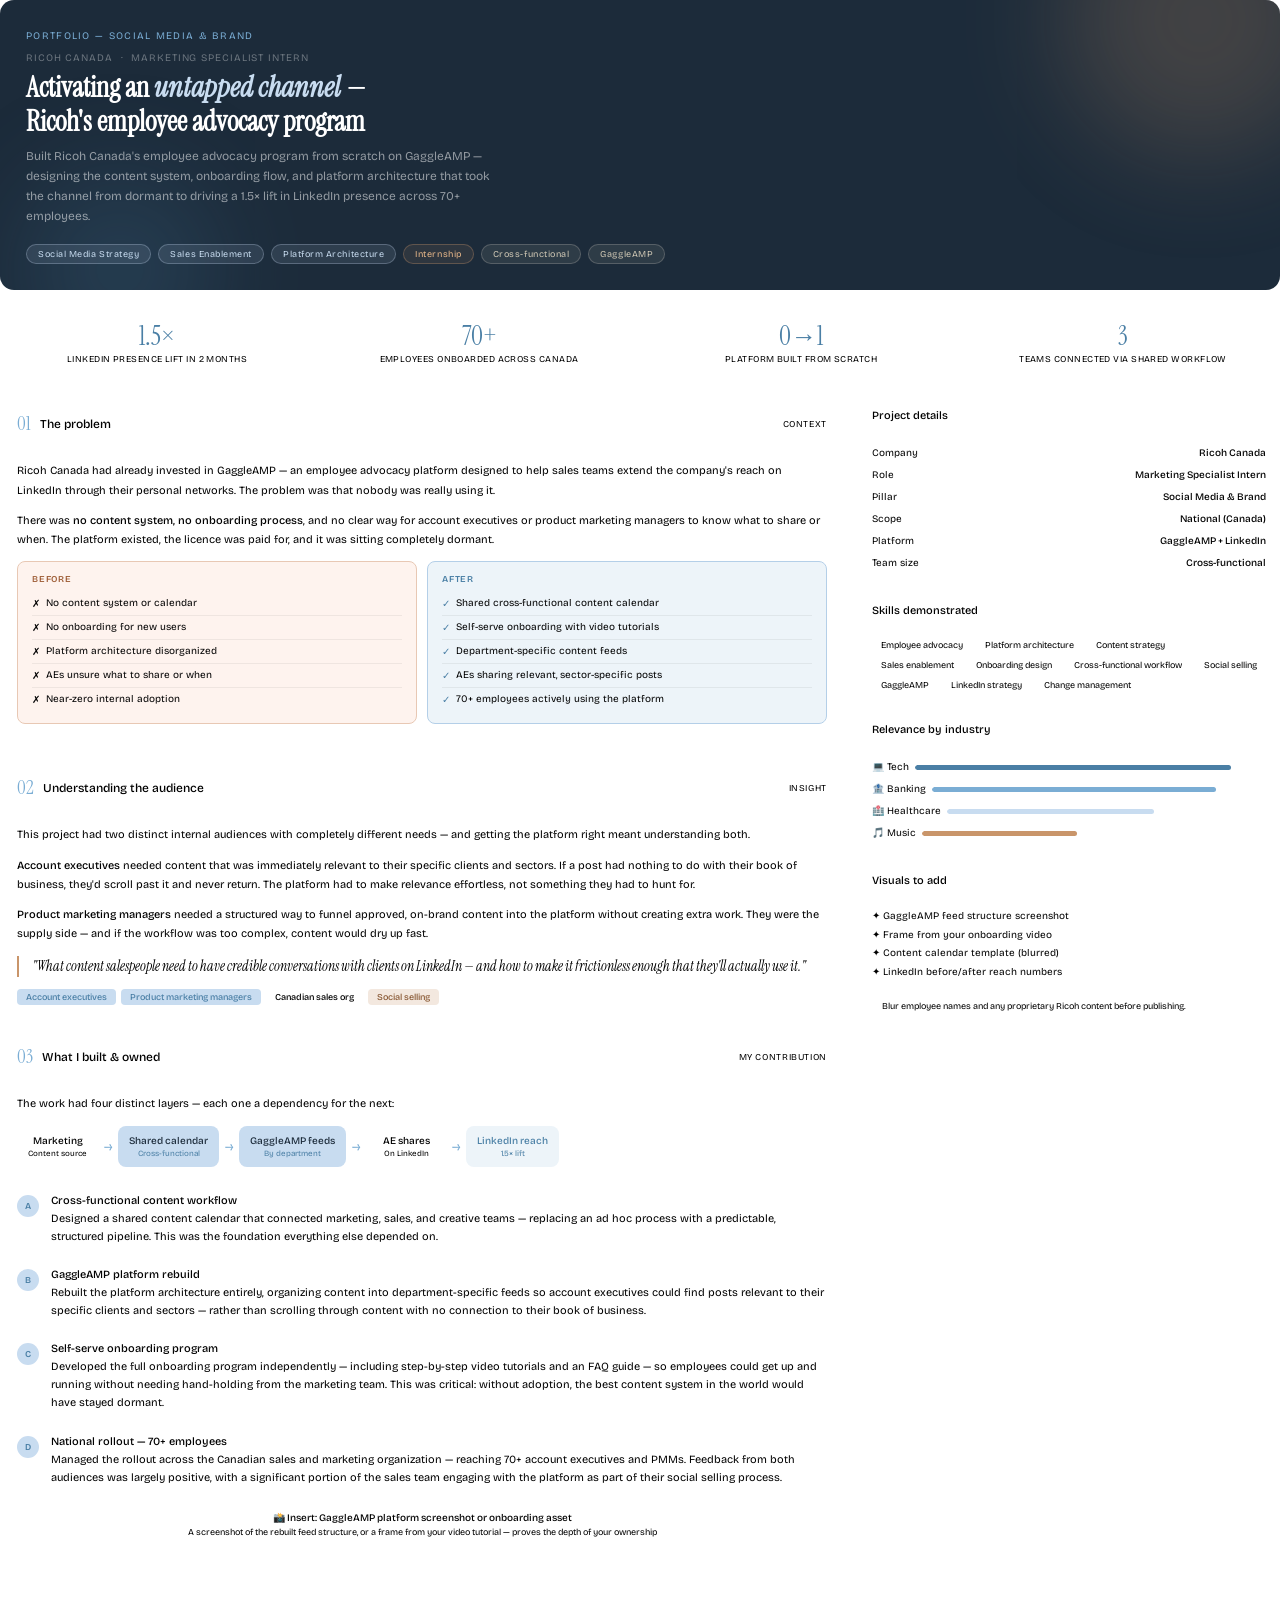
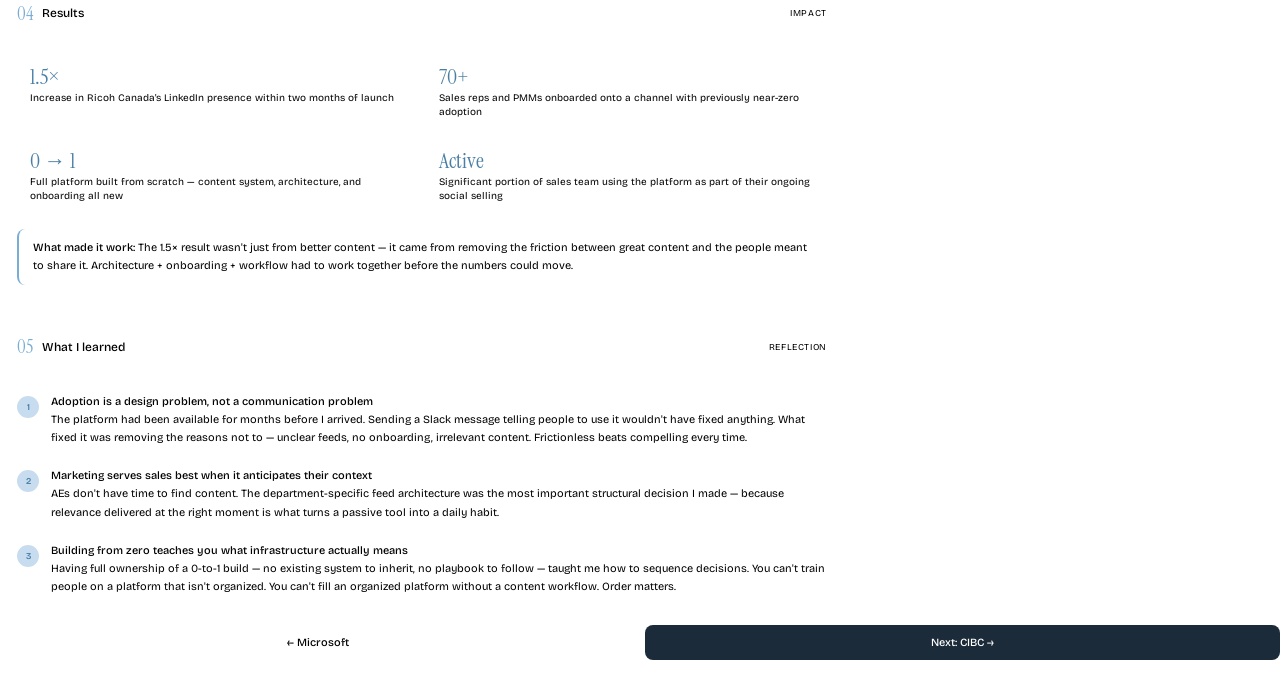
==== ricoh.html @ a987fcc2 "pages" ====
<!DOCTYPE html>
<html lang="en">

<head>
  <meta charset="UTF-8">
  <meta name="viewport" content="width=device-width, initial-scale=1.0">
  <style>
    @import url('https://fonts.googleapis.com/css2?family=Instrument+Serif:ital@0;1&family=Bricolage+Grotesque:opsz,wght@12..96,300;12..96,400;12..96,500;12..96,600&display=swap');

    * {
      box-sizing: border-box;
      margin: 0;
      padding: 0
    }

    body {
      font-family: 'Bricolage Grotesque', sans-serif;
      color: var(--color-text-primary);
      background: transparent
    }

    :root {
      --sky: #C8DCF0;
      --steel: #7AADD4;
      --deep: #4A7FA5;
      --cream: #E8E0D0;
      --warm: #C9956A;
      --dark: #1C2B3A;
      --offwhite: #F4F1ED;
      --muted: #6B7F8E;
    }

    .root {
      padding: 0 0 2.5rem
    }

    .case-header {
      background: var(--dark);
      border-radius: 14px;
      padding: 30px 26px 26px;
      margin-bottom: 1.25rem;
      position: relative;
      overflow: hidden;
    }

    .blob {
      position: absolute;
      border-radius: 50%;
      filter: blur(55px);
      opacity: .22
    }

    .breadcrumb {
      font-size: 10px;
      letter-spacing: .13em;
      text-transform: uppercase;
      color: var(--steel);
      margin-bottom: 10px;
      position: relative;
      z-index: 2
    }

    .company-line {
      font-size: 10px;
      letter-spacing: .09em;
      text-transform: uppercase;
      color: rgba(255, 255, 255, .35);
      margin-bottom: 7px;
      position: relative;
      z-index: 2
    }

    .case-title {
      font-family: 'Instrument Serif', serif;
      font-size: 28px;
      color: #fff;
      line-height: 1.2;
      margin-bottom: 9px;
      position: relative;
      z-index: 2
    }

    .case-title em {
      font-style: italic;
      color: var(--sky)
    }

    .case-tagline {
      font-size: 12px;
      color: rgba(255, 255, 255, .52);
      line-height: 1.65;
      max-width: 480px;
      position: relative;
      z-index: 2;
      margin-bottom: 18px
    }

    .meta-row {
      display: flex;
      gap: 7px;
      flex-wrap: wrap;
      position: relative;
      z-index: 2
    }

    .mpill {
      font-size: 9px;
      padding: 4px 11px;
      border-radius: 20px;
      border: 1px solid;
      letter-spacing: .06em
    }

    .p-blue {
      background: rgba(200, 220, 240, .11);
      border-color: rgba(200, 220, 240, .28);
      color: var(--sky)
    }

    .p-warm {
      background: rgba(201, 149, 106, .11);
      border-color: rgba(201, 149, 106, .32);
      color: #e8b88a
    }

    .p-cream {
      background: rgba(232, 224, 208, .09);
      border-color: rgba(232, 224, 208, .22);
      color: #d0c8b5
    }

    .stats-row {
      display: grid;
      grid-template-columns: repeat(4, 1fr);
      gap: 8px;
      margin-bottom: 1.25rem
    }

    .stat {
      background: var(--color-background-secondary);
      border: .5px solid var(--color-border-tertiary);
      border-radius: 10px;
      padding: 13px 10px;
      text-align: center
    }

    .stat-num {
      font-family: 'Instrument Serif', serif;
      font-size: 26px;
      color: var(--deep);
      line-height: 1;
      margin-bottom: 4px
    }

    .stat-label {
      font-size: 9px;
      color: var(--color-text-tertiary);
      letter-spacing: .05em;
      text-transform: uppercase;
      line-height: 1.45
    }

    .case-grid {
      display: grid;
      grid-template-columns: minmax(0, 2fr) minmax(0, 1fr);
      gap: 14px;
      margin-bottom: 14px
    }

    .sec {
      border: .5px solid var(--color-border-tertiary);
      border-radius: 12px;
      overflow: hidden;
      background: var(--color-background-primary);
      margin-bottom: 12px
    }

    .sec:last-child {
      margin-bottom: 0
    }

    .sec-head {
      padding: 12px 17px 10px;
      border-bottom: .5px solid var(--color-border-tertiary);
      display: flex;
      align-items: center;
      gap: 9px
    }

    .sec-num {
      font-family: 'Instrument Serif', serif;
      font-size: 19px;
      color: var(--steel)
    }

    .sec-title {
      font-size: 12px;
      font-weight: 500
    }

    .sec-label {
      font-size: 9px;
      color: var(--color-text-tertiary);
      margin-left: auto;
      letter-spacing: .07em;
      text-transform: uppercase
    }

    .sec-body {
      padding: 15px 17px
    }

    p.body {
      font-size: 11px;
      color: var(--color-text-secondary);
      line-height: 1.75;
      margin-bottom: 11px
    }

    p.body:last-child {
      margin-bottom: 0
    }

    p.body strong {
      color: var(--color-text-primary);
      font-weight: 500
    }

    .pull-quote {
      font-family: 'Instrument Serif', serif;
      font-size: 14px;
      font-style: italic;
      color: var(--color-text-primary);
      border-left: 2px solid var(--warm);
      padding-left: 13px;
      margin: 12px 0;
      line-height: 1.55
    }

    .steps {
      display: flex;
      flex-direction: column;
      gap: 0
    }

    .step {
      display: flex;
      gap: 12px;
      padding: 11px 0;
      border-bottom: .5px solid var(--color-border-tertiary);
      align-items: flex-start
    }

    .step:last-child {
      border: none;
      padding-bottom: 0
    }

    .step-dot {
      width: 22px;
      height: 22px;
      border-radius: 50%;
      background: var(--sky);
      display: flex;
      align-items: center;
      justify-content: center;
      font-size: 9px;
      color: var(--deep);
      font-weight: 600;
      flex-shrink: 0;
      margin-top: 1px
    }

    .step-title {
      font-size: 11px;
      font-weight: 500;
      color: var(--color-text-primary);
      margin-bottom: 3px
    }

    .step-body {
      font-size: 11px;
      color: var(--color-text-secondary);
      line-height: 1.65
    }

    /* BEFORE/AFTER */
    .ba-grid {
      display: grid;
      grid-template-columns: 1fr 1fr;
      gap: 10px;
      margin: 12px 0
    }

    .ba-card {
      border-radius: 8px;
      padding: 12px 14px
    }

    .ba-before {
      background: #fef3ee;
      border: .5px solid #e8c8b4
    }

    .ba-after {
      background: #edf4f9;
      border: .5px solid #b4cfe8
    }

    .ba-label {
      font-size: 9px;
      font-weight: 600;
      letter-spacing: .09em;
      text-transform: uppercase;
      margin-bottom: 8px
    }

    .ba-label.before {
      color: #a0603a
    }

    .ba-label.after {
      color: var(--deep)
    }

    .ba-item {
      font-size: 10px;
      line-height: 1.6;
      color: var(--color-text-secondary);
      padding: 3px 0;
      border-bottom: .5px solid rgba(0, 0, 0, .06);
      display: flex;
      gap: 6px;
      align-items: flex-start
    }

    .ba-item:last-child {
      border: none
    }

    .ba-icon {
      font-size: 10px;
      flex-shrink: 0;
      margin-top: 1px
    }

    .tags {
      display: flex;
      gap: 5px;
      flex-wrap: wrap;
      margin-top: 10px
    }

    .tag {
      font-size: 9px;
      padding: 3px 9px;
      border-radius: 4px;
      font-weight: 500
    }

    .t-sky {
      background: var(--sky);
      color: var(--deep)
    }

    .t-warm {
      background: #f3e8df;
      color: #8a5a36
    }

    .t-dark {
      background: var(--color-background-secondary);
      color: var(--color-text-primary);
      border: .5px solid var(--color-border-tertiary)
    }

    .impact-grid {
      display: grid;
      grid-template-columns: 1fr 1fr;
      gap: 8px;
      margin-top: 4px
    }

    .impact-block {
      background: var(--color-background-secondary);
      border-radius: 8px;
      padding: 11px 13px
    }

    .ib-num {
      font-family: 'Instrument Serif', serif;
      font-size: 22px;
      color: var(--deep);
      margin-bottom: 3px;
      line-height: 1
    }

    .ib-label {
      font-size: 10px;
      color: var(--color-text-secondary);
      line-height: 1.45
    }

    .highlight {
      background: var(--color-background-secondary);
      border-radius: 8px;
      border-left: 2px solid var(--steel);
      padding: 10px 14px;
      margin: 10px 0;
      font-size: 11px;
      color: var(--color-text-secondary);
      line-height: 1.65
    }

    .highlight strong {
      color: var(--color-text-primary);
      font-weight: 500
    }

    .viz-slot {
      border: .5px dashed var(--color-border-secondary);
      border-radius: 8px;
      padding: 13px 14px;
      background: var(--color-background-secondary);
      margin: 12px 0;
      text-align: center
    }

    .vz-title {
      font-size: 10px;
      font-weight: 500;
      color: var(--color-text-secondary);
      margin-bottom: 3px
    }

    .vz-sub {
      font-size: 9px;
      color: var(--color-text-tertiary)
    }

    /* WORKFLOW DIAGRAM */
    .workflow {
      display: flex;
      align-items: center;
      gap: 0;
      margin: 12px 0;
      overflow-x: auto;
      padding-bottom: 4px
    }

    .wf-node {
      background: var(--color-background-secondary);
      border: .5px solid var(--color-border-tertiary);
      border-radius: 8px;
      padding: 9px 11px;
      text-align: center;
      flex-shrink: 0;
      min-width: 80px
    }

    .wf-node-title {
      font-size: 10px;
      font-weight: 500;
      color: var(--color-text-primary);
      margin-bottom: 2px
    }

    .wf-node-sub {
      font-size: 8px;
      color: var(--color-text-tertiary)
    }

    .wf-arrow {
      font-size: 14px;
      color: var(--steel);
      padding: 0 6px;
      flex-shrink: 0
    }

    .wf-node.highlight-node {
      background: var(--sky);
      border-color: var(--steel)
    }

    .wf-node.highlight-node .wf-node-title {
      color: var(--dark)
    }

    .wf-node.highlight-node .wf-node-sub {
      color: var(--deep)
    }

    /* SIDEBAR */
    .scard {
      border: .5px solid var(--color-border-tertiary);
      border-radius: 12px;
      overflow: hidden;
      background: var(--color-background-primary);
      margin-bottom: 10px
    }

    .scard:last-child {
      margin-bottom: 0
    }

    .sc-head {
      padding: 10px 14px;
      border-bottom: .5px solid var(--color-border-tertiary);
      font-size: 11px;
      font-weight: 500
    }

    .sc-body {
      padding: 10px 14px
    }

    .sc-row {
      display: flex;
      justify-content: space-between;
      align-items: flex-start;
      padding: 5px 0;
      border-bottom: .5px solid var(--color-border-tertiary);
      gap: 8px
    }

    .sc-row:last-child {
      border: none
    }

    .sc-key {
      font-size: 10px;
      color: var(--color-text-tertiary)
    }

    .sc-val {
      font-size: 10px;
      font-weight: 500;
      text-align: right;
      color: var(--color-text-primary)
    }

    .skill-wrap {
      display: flex;
      flex-wrap: wrap;
      gap: 4px;
      padding: 10px 14px
    }

    .skill {
      font-size: 9px;
      padding: 3px 9px;
      border-radius: 20px;
      background: var(--color-background-secondary);
      border: .5px solid var(--color-border-tertiary);
      color: var(--color-text-primary)
    }

    .ind-row {
      display: flex;
      justify-content: space-between;
      padding: 5px 0;
      border-bottom: .5px solid var(--color-border-tertiary);
      align-items: center;
      gap: 6px
    }

    .ind-row:last-child {
      border: none
    }

    .ind-name {
      font-size: 10px;
      color: var(--color-text-secondary);
      white-space: nowrap
    }

    .ind-bar-wrap {
      flex: 1;
      height: 5px;
      background: var(--color-background-secondary);
      border-radius: 3px;
      overflow: hidden
    }

    .ind-bar {
      height: 100%;
      border-radius: 3px
    }

    .footer-nav {
      display: flex;
      gap: 10px;
      margin-top: 2px
    }

    .fn-btn {
      flex: 1;
      padding: 11px 0;
      border-radius: 8px;
      font-size: 11px;
      font-weight: 500;
      text-align: center;
      font-family: 'Bricolage Grotesque', sans-serif;
      cursor: pointer;
      border: none
    }

    .fn-back {
      border: .5px solid var(--color-border-tertiary) !important;
      color: var(--color-text-secondary);
      background: var(--color-background-primary)
    }

    .fn-next {
      background: var(--dark);
      color: #fff
    }

    @media(max-width:640px) {
      .stats-row {
        grid-template-columns: 1fr 1fr
      }

      .case-grid {
        grid-template-columns: 1fr
      }

      .impact-grid {
        grid-template-columns: 1fr
      }

      .ba-grid {
        grid-template-columns: 1fr
      }

      .case-title {
        font-size: 22px
      }

      .workflow {
        flex-wrap: wrap;
        gap: 6px
      }

      .wf-arrow {
        display: none
      }
    }
  </style>
</head>

<body>
  <main class="root" role="main">

    <!-- HEADER -->
    <header class="case-header" aria-label="Case study header">
      <div class="blob" style="width:280px;height:280px;background:#C9956A;top:-120px;right:-60px" aria-hidden="true">
      </div>
      <div class="blob" style="width:200px;height:200px;background:#4A7FA5;bottom:-80px;left:20px" aria-hidden="true">
      </div>

      <p class="breadcrumb">Portfolio — Social Media &amp; Brand</p>
      <p class="company-line">Ricoh Canada &nbsp;·&nbsp; Marketing Specialist Intern</p>
      <h1 class="case-title">Activating an <em>untapped channel</em> —<br>Ricoh's employee advocacy program</h1>
      <p class="case-tagline">Built Ricoh Canada's employee advocacy program from scratch on GaggleAMP — designing the
        content system, onboarding flow, and platform architecture that took the channel from dormant to driving a 1.5×
        lift in LinkedIn presence across 70+ employees.</p>
      <div class="meta-row" role="list" aria-label="Project tags">
        <span class="mpill p-blue" role="listitem">Social Media Strategy</span>
        <span class="mpill p-blue" role="listitem">Sales Enablement</span>
        <span class="mpill p-blue" role="listitem">Platform Architecture</span>
        <span class="mpill p-warm" role="listitem">Internship</span>
        <span class="mpill p-cream" role="listitem">Cross-functional</span>
        <span class="mpill p-cream" role="listitem">GaggleAMP</span>
      </div>
    </header>

    <!-- STATS -->
    <section aria-label="Key metrics" class="stats-row">
      <div class="stat">
        <div class="stat-num" aria-label="1.5 times">1.5×</div>
        <div class="stat-label">LinkedIn presence lift in 2 months</div>
      </div>
      <div class="stat">
        <div class="stat-num">70+</div>
        <div class="stat-label">Employees onboarded across Canada</div>
      </div>
      <div class="stat">
        <div class="stat-num">0→1</div>
        <div class="stat-label">Platform built from scratch</div>
      </div>
      <div class="stat">
        <div class="stat-num">3</div>
        <div class="stat-label">Teams connected via shared workflow</div>
      </div>
    </section>

    <!-- MAIN + SIDEBAR -->
    <div class="case-grid">
      <div>

        <!-- 01 THE PROBLEM -->
        <article class="sec" aria-labelledby="s1">
          <div class="sec-head">
            <span class="sec-num" aria-hidden="true">01</span>
            <h2 class="sec-title" id="s1">The problem</h2>
            <span class="sec-label">Context</span>
          </div>
          <div class="sec-body">
            <p class="body">Ricoh Canada had already invested in GaggleAMP — an employee advocacy platform designed to
              help sales teams extend the company's reach on LinkedIn through their personal networks. The problem was
              that nobody was really using it.</p>
            <p class="body">There was <strong>no content system, no onboarding process</strong>, and no clear way for
              account executives or product marketing managers to know what to share or when. The platform existed, the
              licence was paid for, and it was sitting completely dormant.</p>

            <div class="ba-grid" role="list" aria-label="Before and after comparison">
              <div class="ba-card ba-before" role="listitem">
                <div class="ba-label before">Before</div>
                <div class="ba-item"><span class="ba-icon">✗</span>No content system or calendar</div>
                <div class="ba-item"><span class="ba-icon">✗</span>No onboarding for new users</div>
                <div class="ba-item"><span class="ba-icon">✗</span>Platform architecture disorganized</div>
                <div class="ba-item"><span class="ba-icon">✗</span>AEs unsure what to share or when</div>
                <div class="ba-item"><span class="ba-icon">✗</span>Near-zero internal adoption</div>
              </div>
              <div class="ba-card ba-after" role="listitem">
                <div class="ba-label after">After</div>
                <div class="ba-item"><span class="ba-icon" style="color:var(--deep)">✓</span>Shared cross-functional
                  content calendar</div>
                <div class="ba-item"><span class="ba-icon" style="color:var(--deep)">✓</span>Self-serve onboarding with
                  video tutorials</div>
                <div class="ba-item"><span class="ba-icon" style="color:var(--deep)">✓</span>Department-specific content
                  feeds</div>
                <div class="ba-item"><span class="ba-icon" style="color:var(--deep)">✓</span>AEs sharing relevant,
                  sector-specific posts</div>
                <div class="ba-item"><span class="ba-icon" style="color:var(--deep)">✓</span>70+ employees actively
                  using the platform</div>
              </div>
            </div>
          </div>
        </article>

        <!-- 02 AUDIENCE -->
        <article class="sec" aria-labelledby="s2">
          <div class="sec-head">
            <span class="sec-num" aria-hidden="true">02</span>
            <h2 class="sec-title" id="s2">Understanding the audience</h2>
            <span class="sec-label">Insight</span>
          </div>
          <div class="sec-body">
            <p class="body">This project had two distinct internal audiences with completely different needs — and
              getting the platform right meant understanding both.</p>
            <p class="body"><strong>Account executives</strong> needed content that was immediately relevant to their
              specific clients and sectors. If a post had nothing to do with their book of business, they'd scroll past
              it and never return. The platform had to make relevance effortless, not something they had to hunt for.
            </p>
            <p class="body"><strong>Product marketing managers</strong> needed a structured way to funnel approved,
              on-brand content into the platform without creating extra work. They were the supply side — and if the
              workflow was too complex, content would dry up fast.</p>
            <div class="pull-quote">"What content salespeople need to have credible conversations with clients on
              LinkedIn — and how to make it frictionless enough that they'll actually use it."</div>
            <div class="tags" role="list" aria-label="Audiences served">
              <span class="tag t-sky" role="listitem">Account executives</span>
              <span class="tag t-sky" role="listitem">Product marketing managers</span>
              <span class="tag t-dark" role="listitem">Canadian sales org</span>
              <span class="tag t-warm" role="listitem">Social selling</span>
            </div>
          </div>
        </article>

        <!-- 03 WHAT I BUILT -->
        <article class="sec" aria-labelledby="s3">
          <div class="sec-head">
            <span class="sec-num" aria-hidden="true">03</span>
            <h2 class="sec-title" id="s3">What I built &amp; owned</h2>
            <span class="sec-label">My contribution</span>
          </div>
          <div class="sec-body">

            <p class="body" style="margin-bottom:8px">The work had four distinct layers — each one a dependency for the
              next:</p>

            <nav aria-label="Content workflow diagram" role="img">
              <div class="workflow"
                aria-label="Workflow: Marketing feeds to Content Calendar, to GaggleAMP feeds, to AE shares on LinkedIn, resulting in LinkedIn reach">
                <div class="wf-node">
                  <div class="wf-node-title">Marketing</div>
                  <div class="wf-node-sub">Content source</div>
                </div>
                <div class="wf-arrow" aria-hidden="true">→</div>
                <div class="wf-node highlight-node">
                  <div class="wf-node-title">Shared calendar</div>
                  <div class="wf-node-sub">Cross-functional</div>
                </div>
                <div class="wf-arrow" aria-hidden="true">→</div>
                <div class="wf-node highlight-node">
                  <div class="wf-node-title">GaggleAMP feeds</div>
                  <div class="wf-node-sub">By department</div>
                </div>
                <div class="wf-arrow" aria-hidden="true">→</div>
                <div class="wf-node">
                  <div class="wf-node-title">AE shares</div>
                  <div class="wf-node-sub">On LinkedIn</div>
                </div>
                <div class="wf-arrow" aria-hidden="true">→</div>
                <div class="wf-node" style="background:#edf4f9;border-color:var(--steel)">
                  <div class="wf-node-title" style="color:var(--deep)">LinkedIn reach</div>
                  <div class="wf-node-sub" style="color:var(--deep)">1.5× lift</div>
                </div>
              </div>
            </nav>

            <div class="steps" role="list" aria-label="Work completed">
              <div class="step" role="listitem">
                <div class="step-dot" aria-hidden="true">A</div>
                <div>
                  <div class="step-title">Cross-functional content workflow</div>
                  <div class="step-body">Designed a shared content calendar that connected marketing, sales, and
                    creative teams — replacing an ad hoc process with a predictable, structured pipeline. This was the
                    foundation everything else depended on.</div>
                </div>
              </div>
              <div class="step" role="listitem">
                <div class="step-dot" aria-hidden="true">B</div>
                <div>
                  <div class="step-title">GaggleAMP platform rebuild</div>
                  <div class="step-body">Rebuilt the platform architecture entirely, organizing content into
                    department-specific feeds so account executives could find posts relevant to their specific clients
                    and sectors — rather than scrolling through content with no connection to their book of business.
                  </div>
                </div>
              </div>
              <div class="step" role="listitem">
                <div class="step-dot" aria-hidden="true">C</div>
                <div>
                  <div class="step-title">Self-serve onboarding program</div>
                  <div class="step-body">Developed the full onboarding program independently — including step-by-step
                    video tutorials and an FAQ guide — so employees could get up and running without needing
                    hand-holding from the marketing team. This was critical: without adoption, the best content system
                    in the world would have stayed dormant.</div>
                </div>
              </div>
              <div class="step" role="listitem">
                <div class="step-dot" aria-hidden="true">D</div>
                <div>
                  <div class="step-title">National rollout — 70+ employees</div>
                  <div class="step-body">Managed the rollout across the Canadian sales and marketing organization —
                    reaching 70+ account executives and PMMs. Feedback from both audiences was largely positive, with a
                    significant portion of the sales team engaging with the platform as part of their social selling
                    process.</div>
                </div>
              </div>
            </div>

            <div class="viz-slot" role="img" aria-label="Visual placeholder for platform screenshot or workflow asset">
              <div class="vz-title">📸 Insert: GaggleAMP platform screenshot or onboarding asset</div>
              <div class="vz-sub">A screenshot of the rebuilt feed structure, or a frame from your video tutorial —
                proves the depth of your ownership</div>
            </div>

          </div>
        </article>

        <!-- 04 IMPACT -->
        <article class="sec" aria-labelledby="s4">
          <div class="sec-head">
            <span class="sec-num" aria-hidden="true">04</span>
            <h2 class="sec-title" id="s4">Results</h2>
            <span class="sec-label">Impact</span>
          </div>
          <div class="sec-body">
            <div class="impact-grid" role="list" aria-label="Key results">
              <div class="impact-block" role="listitem">
                <div class="ib-num" aria-label="1.5 times">1.5×</div>
                <div class="ib-label">Increase in Ricoh Canada's LinkedIn presence within two months of launch</div>
              </div>
              <div class="impact-block" role="listitem">
                <div class="ib-num">70+</div>
                <div class="ib-label">Sales reps and PMMs onboarded onto a channel with previously near-zero adoption
                </div>
              </div>
              <div class="impact-block" role="listitem">
                <div class="ib-num">0 → 1</div>
                <div class="ib-label">Full platform built from scratch — content system, architecture, and onboarding
                  all new</div>
              </div>
              <div class="impact-block" role="listitem">
                <div class="ib-num">Active</div>
                <div class="ib-label">Significant portion of sales team using the platform as part of their ongoing
                  social selling</div>
              </div>
            </div>
            <div class="highlight" style="margin-top:14px">
              <strong>What made it work:</strong> The 1.5× result wasn't just from better content — it came from
              removing the friction between great content and the people meant to share it. Architecture + onboarding +
              workflow had to work together before the numbers could move.
            </div>
          </div>
        </article>

        <!-- 05 LEARNINGS -->
        <article class="sec" aria-labelledby="s5">
          <div class="sec-head">
            <span class="sec-num" aria-hidden="true">05</span>
            <h2 class="sec-title" id="s5">What I learned</h2>
            <span class="sec-label">Reflection</span>
          </div>
          <div class="sec-body">
            <div class="steps" role="list" aria-label="Key learnings">
              <div class="step" role="listitem">
                <div class="step-dot" aria-hidden="true">1</div>
                <div>
                  <div class="step-title">Adoption is a design problem, not a communication problem</div>
                  <div class="step-body">The platform had been available for months before I arrived. Sending a Slack
                    message telling people to use it wouldn't have fixed anything. What fixed it was removing the
                    reasons not to — unclear feeds, no onboarding, irrelevant content. Frictionless beats compelling
                    every time.</div>
                </div>
              </div>
              <div class="step" role="listitem">
                <div class="step-dot" aria-hidden="true">2</div>
                <div>
                  <div class="step-title">Marketing serves sales best when it anticipates their context</div>
                  <div class="step-body">AEs don't have time to find content. The department-specific feed architecture
                    was the most important structural decision I made — because relevance delivered at the right moment
                    is what turns a passive tool into a daily habit.</div>
                </div>
              </div>
              <div class="step" role="listitem">
                <div class="step-dot" aria-hidden="true">3</div>
                <div>
                  <div class="step-title">Building from zero teaches you what infrastructure actually means</div>
                  <div class="step-body">Having full ownership of a 0-to-1 build — no existing system to inherit, no
                    playbook to follow — taught me how to sequence decisions. You can't train people on a platform that
                    isn't organized. You can't fill an organized platform without a content workflow. Order matters.
                  </div>
                </div>
              </div>
            </div>
          </div>
        </article>

      </div>

      <!-- SIDEBAR -->
      <aside aria-label="Project details">

        <div class="scard">
          <div class="sc-head">Project details</div>
          <div class="sc-body">
            <div class="sc-row"><span class="sc-key">Company</span><span class="sc-val">Ricoh Canada</span></div>
            <div class="sc-row"><span class="sc-key">Role</span><span class="sc-val">Marketing Specialist Intern</span>
            </div>
            <div class="sc-row"><span class="sc-key">Pillar</span><span class="sc-val">Social Media &amp; Brand</span>
            </div>
            <div class="sc-row"><span class="sc-key">Scope</span><span class="sc-val">National (Canada)</span></div>
            <div class="sc-row"><span class="sc-key">Platform</span><span class="sc-val">GaggleAMP + LinkedIn</span>
            </div>
            <div class="sc-row"><span class="sc-key">Team size</span><span class="sc-val">Cross-functional</span></div>
          </div>
        </div>

        <div class="scard">
          <div class="sc-head">Skills demonstrated</div>
          <div class="skill-wrap" role="list" aria-label="Skills used">
            <span class="skill" role="listitem">Employee advocacy</span>
            <span class="skill" role="listitem">Platform architecture</span>
            <span class="skill" role="listitem">Content strategy</span>
            <span class="skill" role="listitem">Sales enablement</span>
            <span class="skill" role="listitem">Onboarding design</span>
            <span class="skill" role="listitem">Cross-functional workflow</span>
            <span class="skill" role="listitem">Social selling</span>
            <span class="skill" role="listitem">GaggleAMP</span>
            <span class="skill" role="listitem">LinkedIn strategy</span>
            <span class="skill" role="listitem">Change management</span>
          </div>
        </div>

        <div class="scard">
          <div class="sc-head">Relevance by industry</div>
          <div class="sc-body" role="list" aria-label="Industry relevance">
            <div class="ind-row" role="listitem">
              <span class="ind-name">💻 Tech</span>
              <div class="ind-bar-wrap" role="progressbar" aria-valuenow="90" aria-valuemin="0" aria-valuemax="100"
                aria-label="Tech: very strong fit">
                <div class="ind-bar" style="width:90%;background:var(--deep)"></div>
              </div>
            </div>
            <div class="ind-row" role="listitem">
              <span class="ind-name">🏦 Banking</span>
              <div class="ind-bar-wrap" role="progressbar" aria-valuenow="85" aria-valuemin="0" aria-valuemax="100"
                aria-label="Banking: strong fit">
                <div class="ind-bar" style="width:85%;background:var(--steel)"></div>
              </div>
            </div>
            <div class="ind-row" role="listitem">
              <span class="ind-name">🏥 Healthcare</span>
              <div class="ind-bar-wrap" role="progressbar" aria-valuenow="65" aria-valuemin="0" aria-valuemax="100"
                aria-label="Healthcare: moderate fit">
                <div class="ind-bar" style="width:65%;background:var(--sky)"></div>
              </div>
            </div>
            <div class="ind-row" role="listitem">
              <span class="ind-name">🎵 Music</span>
              <div class="ind-bar-wrap" role="progressbar" aria-valuenow="45" aria-valuemin="0" aria-valuemax="100"
                aria-label="Music: low to moderate fit">
                <div class="ind-bar" style="width:45%;background:var(--warm)"></div>
              </div>
            </div>
          </div>
        </div>

        <div class="scard">
          <div class="sc-head">Visuals to add</div>
          <div class="sc-body" style="font-size:10px;color:var(--color-text-secondary);line-height:1.85">
            <div>✦ GaggleAMP feed structure screenshot</div>
            <div>✦ Frame from your onboarding video</div>
            <div>✦ Content calendar template (blurred)</div>
            <div>✦ LinkedIn before/after reach numbers</div>
            <div
              style="margin-top:9px;padding:8px 10px;background:var(--color-background-secondary);border-radius:6px;font-size:9px;color:var(--color-text-tertiary)">
              Blur employee names and any proprietary Ricoh content before publishing.</div>
          </div>
        </div>

      </aside>
    </div>

    <!-- FOOTER NAV -->
    <nav class="footer-nav" aria-label="Case study navigation">
      <button class="fn-btn fn-back" aria-label="Previous: Microsoft case study">← Microsoft</button>
      <button class="fn-btn fn-next" aria-label="Next case study: Analytics and Strategy">Next: CIBC →</button>
    </nav>

  </main>
</body>

</html>
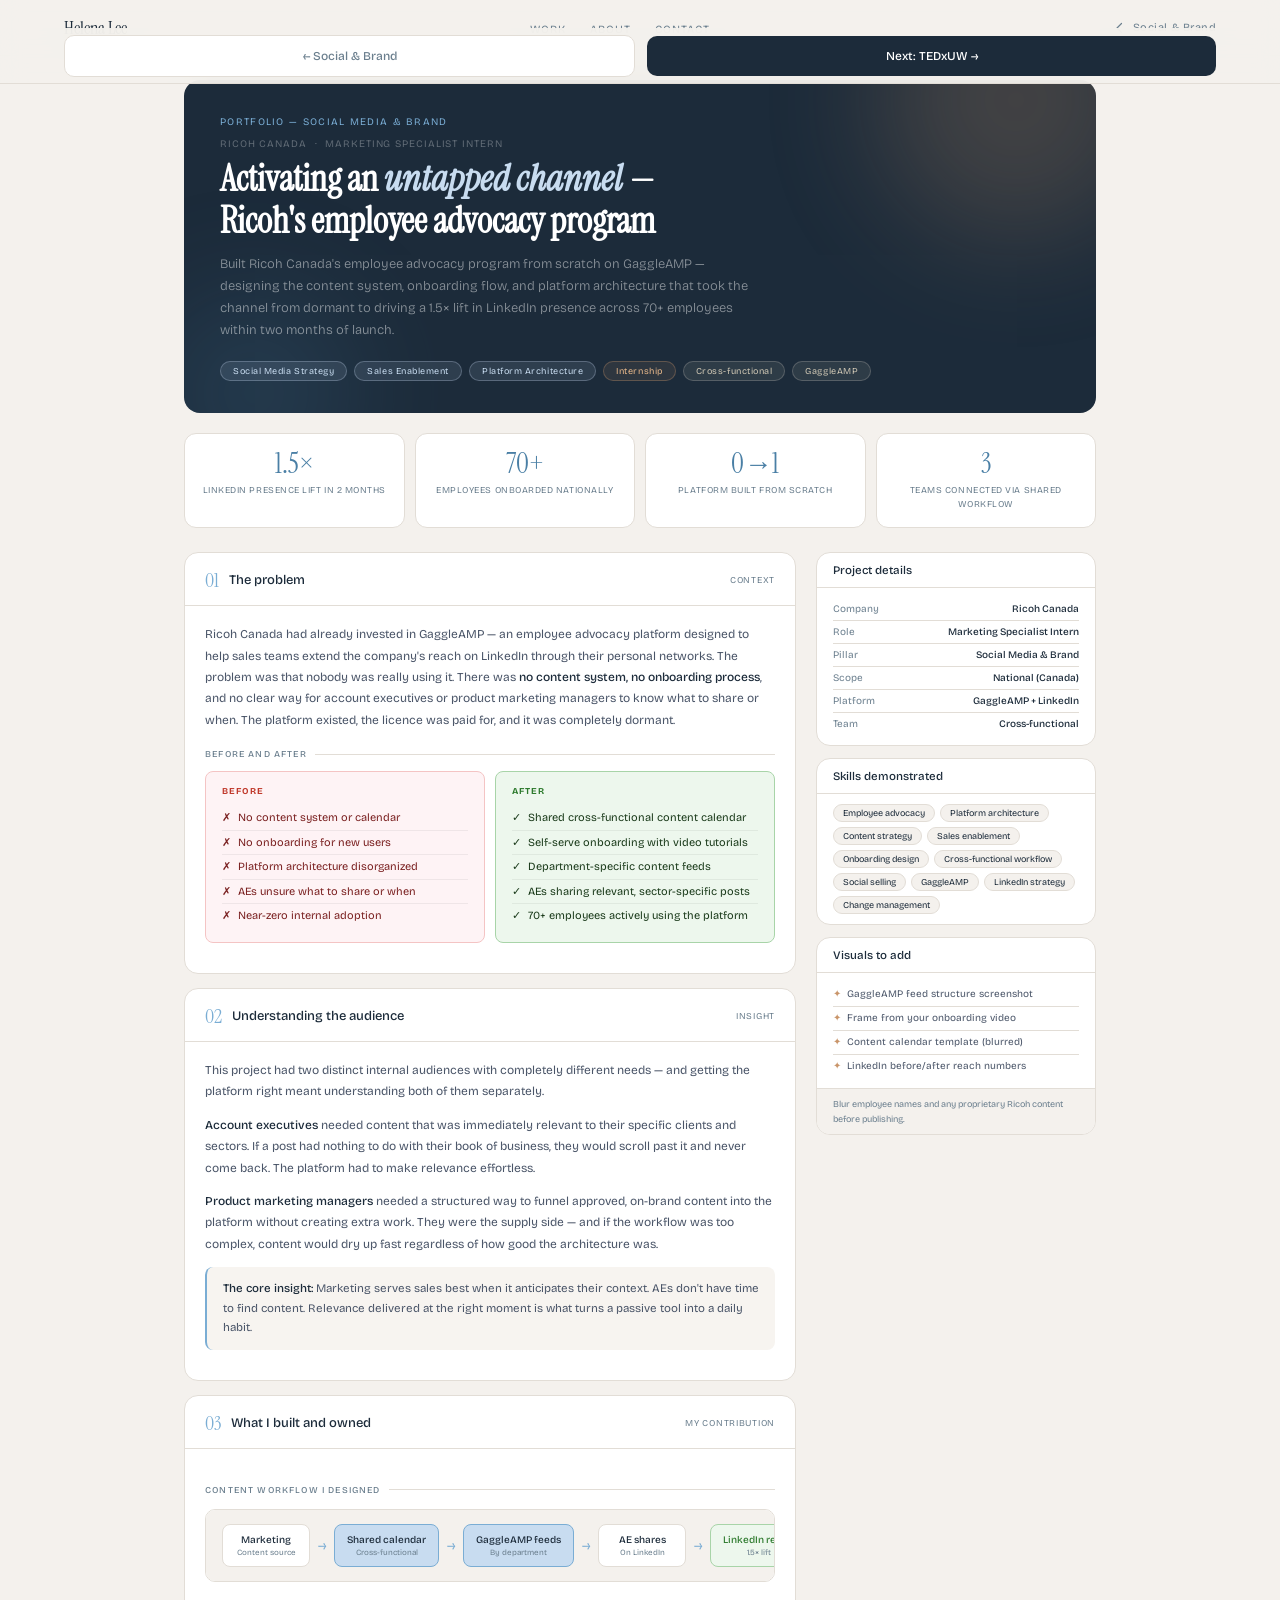
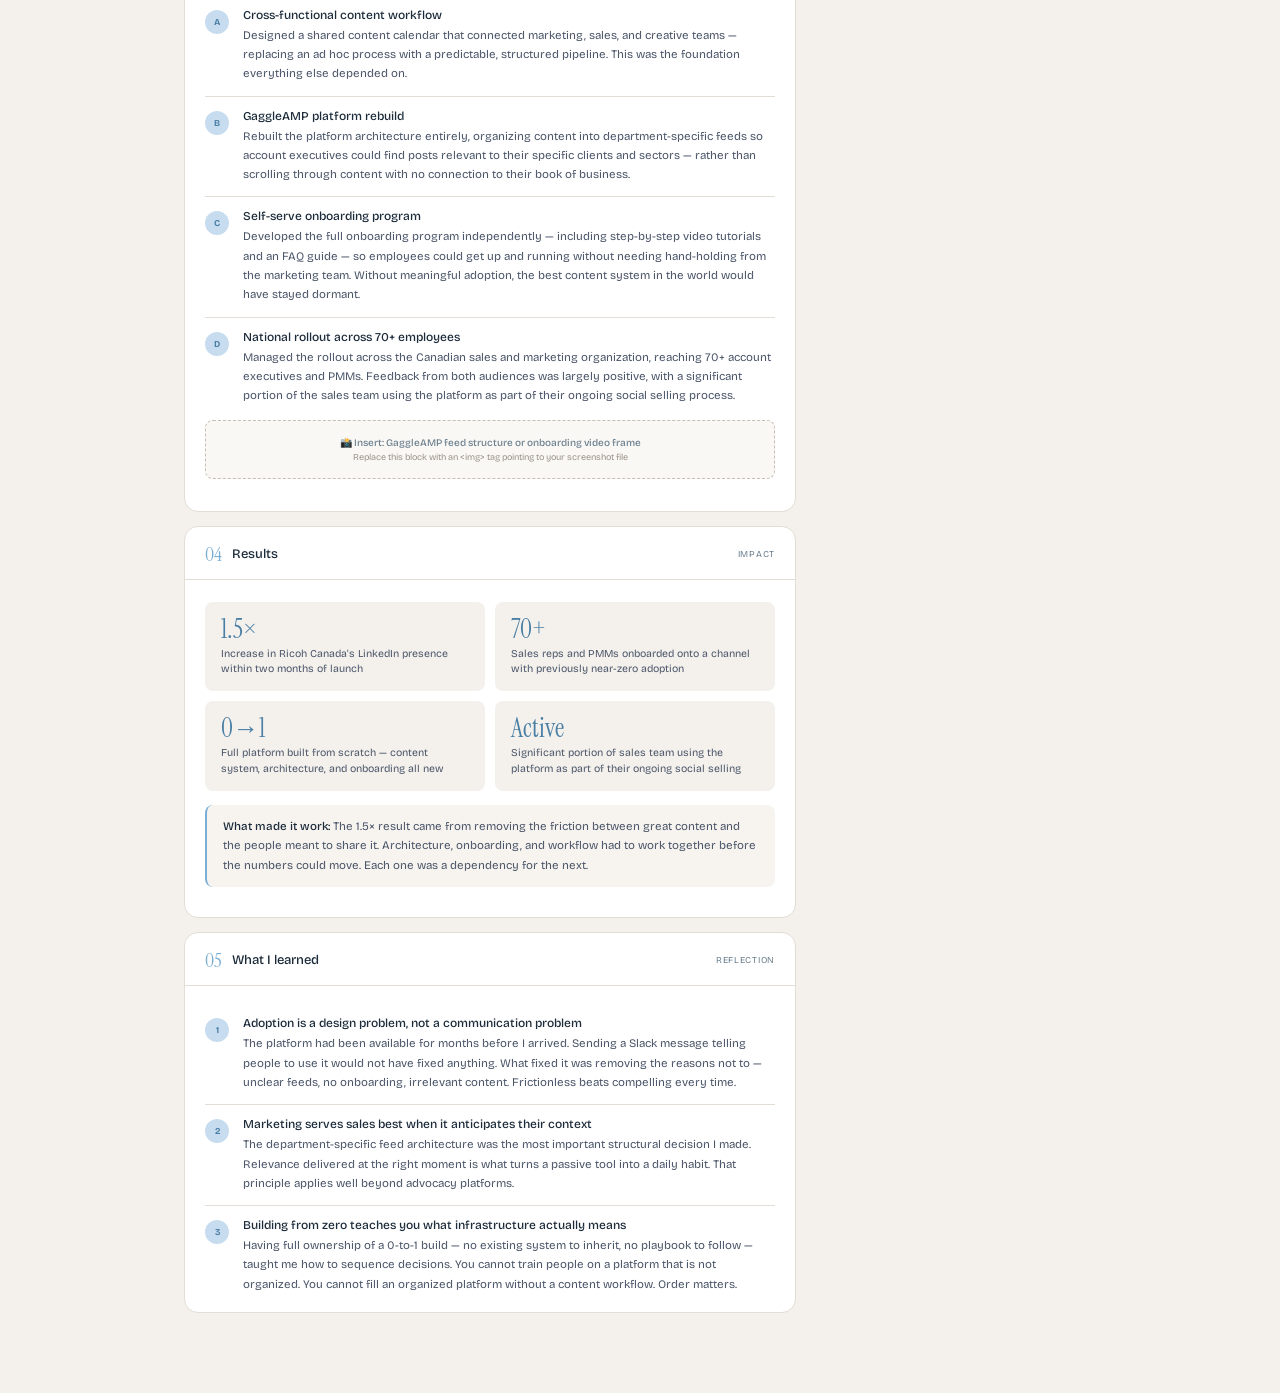
==== commit f21f28ee: "Ricoh Changes" ====
--- a/ricoh.html
+++ b/ricoh.html
@@ -3,7 +3,8 @@
 
 <head>
   <meta charset="UTF-8">
-  <meta name="viewport" content="width=device-width, initial-scale=1.0">
+  <meta name="viewport" content="width=device-width,initial-scale=1.0">
+  <title>Ricoh Canada — Helena Lee Portfolio</title>
   <style>
     @import url('https://fonts.googleapis.com/css2?family=Instrument+Serif:ital@0;1&family=Bricolage+Grotesque:opsz,wght@12..96,300;12..96,400;12..96,500;12..96,600&display=swap');
 
@@ -13,10 +14,15 @@
       padding: 0
     }
 
+    html {
+      scroll-behavior: smooth
+    }
+
     body {
       font-family: 'Bricolage Grotesque', sans-serif;
-      color: var(--color-text-primary);
-      background: transparent
+      background: #F4F1ED;
+      color: #1C2B3A;
+      -webkit-font-smoothing: antialiased
     }
 
     :root {
@@ -26,19 +32,85 @@
       --cream: #E8E0D0;
       --warm: #C9956A;
       --dark: #1C2B3A;
+      --muted: #6B7F8E;
       --offwhite: #F4F1ED;
-      --muted: #6B7F8E;
-    }
-
-    .root {
-      padding: 0 0 2.5rem
-    }
-
+      --white: #fff;
+      --border: #e2ddd6;
+      --text: #4A5568;
+    }
+
+    /* ── NAV ── */
+    nav {
+      position: fixed;
+      top: 0;
+      left: 0;
+      right: 0;
+      z-index: 100;
+      background: rgba(244, 241, 237, .92);
+      backdrop-filter: blur(12px);
+      border-bottom: .5px solid var(--border);
+      padding: 0 5%;
+      height: 56px;
+      display: flex;
+      align-items: center;
+      justify-content: space-between;
+    }
+
+    .nav-logo {
+      font-family: 'Instrument Serif', serif;
+      font-size: 18px;
+      color: var(--dark);
+      text-decoration: none
+    }
+
+    .nav-links {
+      display: flex;
+      gap: 24px;
+      list-style: none;
+      align-items: center
+    }
+
+    .nav-links a {
+      font-size: 11px;
+      letter-spacing: .09em;
+      text-transform: uppercase;
+      color: var(--muted);
+      text-decoration: none;
+      transition: color .15s
+    }
+
+    .nav-links a:hover {
+      color: var(--dark)
+    }
+
+    .nav-back {
+      font-size: 11px;
+      color: var(--muted);
+      text-decoration: none;
+      letter-spacing: .04em;
+      display: flex;
+      align-items: center;
+      gap: 6px;
+      transition: color .15s
+    }
+
+    .nav-back:hover {
+      color: var(--dark)
+    }
+
+    /* ── PAGE WRAPPER ── */
+    .page {
+      max-width: 960px;
+      margin: 0 auto;
+      padding: 80px 24px 80px
+    }
+
+    /* ── CASE HEADER ── */
     .case-header {
       background: var(--dark);
-      border-radius: 14px;
-      padding: 30px 26px 26px;
-      margin-bottom: 1.25rem;
+      border-radius: 16px;
+      padding: 36px 36px 32px;
+      margin-bottom: 20px;
       position: relative;
       overflow: hidden;
     }
@@ -46,11 +118,11 @@
     .blob {
       position: absolute;
       border-radius: 50%;
-      filter: blur(55px);
-      opacity: .22
-    }
-
-    .breadcrumb {
+      filter: blur(60px);
+      pointer-events: none
+    }
+
+    .ch-breadcrumb {
       font-size: 10px;
       letter-spacing: .13em;
       text-transform: uppercase;
@@ -60,42 +132,43 @@
       z-index: 2
     }
 
-    .company-line {
+    .ch-company {
       font-size: 10px;
       letter-spacing: .09em;
       text-transform: uppercase;
-      color: rgba(255, 255, 255, .35);
-      margin-bottom: 7px;
+      color: rgba(255, 255, 255, .3);
+      margin-bottom: 8px;
       position: relative;
       z-index: 2
     }
 
-    .case-title {
+    .ch-title {
       font-family: 'Instrument Serif', serif;
-      font-size: 28px;
+      font-size: clamp(24px, 4vw, 36px);
       color: #fff;
-      line-height: 1.2;
-      margin-bottom: 9px;
+      line-height: 1.18;
+      margin-bottom: 10px;
       position: relative;
       z-index: 2
     }
 
-    .case-title em {
+    .ch-title em {
       font-style: italic;
       color: var(--sky)
     }
 
-    .case-tagline {
-      font-size: 12px;
-      color: rgba(255, 255, 255, .52);
-      line-height: 1.65;
-      max-width: 480px;
+    .ch-tagline {
+      font-size: 13px;
+      color: rgba(255, 255, 255, .48);
+      line-height: 1.7;
+      max-width: 540px;
       position: relative;
       z-index: 2;
-      margin-bottom: 18px
-    }
-
-    .meta-row {
+      margin-bottom: 20px;
+      font-weight: 300
+    }
+
+    .ch-pills {
       display: flex;
       gap: 7px;
       flex-wrap: wrap;
@@ -103,76 +176,78 @@
       z-index: 2
     }
 
-    .mpill {
+    .pill {
       font-size: 9px;
-      padding: 4px 11px;
+      padding: 4px 12px;
       border-radius: 20px;
       border: 1px solid;
       letter-spacing: .06em
     }
 
-    .p-blue {
+    .pill-blue {
       background: rgba(200, 220, 240, .11);
       border-color: rgba(200, 220, 240, .28);
       color: var(--sky)
     }
 
-    .p-warm {
+    .pill-warm {
       background: rgba(201, 149, 106, .11);
       border-color: rgba(201, 149, 106, .32);
       color: #e8b88a
     }
 
-    .p-cream {
+    .pill-cream {
       background: rgba(232, 224, 208, .09);
       border-color: rgba(232, 224, 208, .22);
       color: #d0c8b5
     }
 
+    /* ── STATS ── */
     .stats-row {
       display: grid;
       grid-template-columns: repeat(4, 1fr);
-      gap: 8px;
-      margin-bottom: 1.25rem
+      gap: 10px;
+      margin-bottom: 24px;
     }
 
     .stat {
-      background: var(--color-background-secondary);
-      border: .5px solid var(--color-border-tertiary);
-      border-radius: 10px;
-      padding: 13px 10px;
-      text-align: center
+      background: var(--white);
+      border: .5px solid var(--border);
+      border-radius: 12px;
+      padding: 16px 14px;
+      text-align: center;
     }
 
     .stat-num {
       font-family: 'Instrument Serif', serif;
-      font-size: 26px;
+      font-size: 28px;
       color: var(--deep);
       line-height: 1;
-      margin-bottom: 4px
+      margin-bottom: 6px
     }
 
     .stat-label {
       font-size: 9px;
-      color: var(--color-text-tertiary);
-      letter-spacing: .05em;
+      color: var(--muted);
+      letter-spacing: .06em;
       text-transform: uppercase;
-      line-height: 1.45
-    }
-
+      line-height: 1.5
+    }
+
+    /* ── MAIN GRID ── */
     .case-grid {
       display: grid;
-      grid-template-columns: minmax(0, 2fr) minmax(0, 1fr);
-      gap: 14px;
-      margin-bottom: 14px
-    }
-
+      grid-template-columns: 1fr 280px;
+      gap: 20px;
+    }
+
+    /* ── SECTION CARD ── */
     .sec {
-      border: .5px solid var(--color-border-tertiary);
-      border-radius: 12px;
+      border: .5px solid var(--border);
+      border-radius: 14px;
       overflow: hidden;
-      background: var(--color-background-primary);
-      margin-bottom: 12px
+      background: var(--white);
+      margin-bottom: 14px;
     }
 
     .sec:last-child {
@@ -180,41 +255,42 @@
     }
 
     .sec-head {
-      padding: 12px 17px 10px;
-      border-bottom: .5px solid var(--color-border-tertiary);
+      padding: 14px 20px 12px;
+      border-bottom: .5px solid var(--border);
       display: flex;
       align-items: center;
-      gap: 9px
+      gap: 10px;
     }
 
     .sec-num {
       font-family: 'Instrument Serif', serif;
-      font-size: 19px;
+      font-size: 20px;
       color: var(--steel)
     }
 
     .sec-title {
+      font-size: 13px;
+      font-weight: 500;
+      color: var(--dark)
+    }
+
+    .sec-badge {
+      font-size: 9px;
+      color: var(--muted);
+      margin-left: auto;
+      letter-spacing: .08em;
+      text-transform: uppercase
+    }
+
+    .sec-body {
+      padding: 18px 20px
+    }
+
+    p.body {
       font-size: 12px;
-      font-weight: 500
-    }
-
-    .sec-label {
-      font-size: 9px;
-      color: var(--color-text-tertiary);
-      margin-left: auto;
-      letter-spacing: .07em;
-      text-transform: uppercase
-    }
-
-    .sec-body {
-      padding: 15px 17px
-    }
-
-    p.body {
-      font-size: 11px;
-      color: var(--color-text-secondary);
-      line-height: 1.75;
-      margin-bottom: 11px
+      color: var(--text);
+      line-height: 1.78;
+      margin-bottom: 12px
     }
 
     p.body:last-child {
@@ -222,69 +298,47 @@
     }
 
     p.body strong {
-      color: var(--color-text-primary);
+      color: var(--dark);
       font-weight: 500
     }
 
-    .pull-quote {
-      font-family: 'Instrument Serif', serif;
-      font-size: 14px;
-      font-style: italic;
-      color: var(--color-text-primary);
-      border-left: 2px solid var(--warm);
-      padding-left: 13px;
+    .hl {
+      background: #f7f4f0;
+      border-radius: 8px;
+      border-left: 2.5px solid var(--steel);
+      padding: 12px 16px;
       margin: 12px 0;
-      line-height: 1.55
-    }
-
-    .steps {
-      display: flex;
-      flex-direction: column;
-      gap: 0
-    }
-
-    .step {
-      display: flex;
-      gap: 12px;
-      padding: 11px 0;
-      border-bottom: .5px solid var(--color-border-tertiary);
-      align-items: flex-start
-    }
-
-    .step:last-child {
-      border: none;
-      padding-bottom: 0
-    }
-
-    .step-dot {
-      width: 22px;
-      height: 22px;
-      border-radius: 50%;
-      background: var(--sky);
+      font-size: 11.5px;
+      color: var(--text);
+      line-height: 1.7;
+    }
+
+    .hl strong {
+      color: var(--dark);
+      font-weight: 500
+    }
+
+    /* ── EVIDENCE LABEL ── */
+    .evl {
+      font-size: 9px;
+      letter-spacing: .13em;
+      text-transform: uppercase;
+      color: var(--muted);
+      font-weight: 500;
+      margin: 18px 0 12px;
       display: flex;
       align-items: center;
-      justify-content: center;
-      font-size: 9px;
-      color: var(--deep);
-      font-weight: 600;
-      flex-shrink: 0;
-      margin-top: 1px
-    }
-
-    .step-title {
-      font-size: 11px;
-      font-weight: 500;
-      color: var(--color-text-primary);
-      margin-bottom: 3px
-    }
-
-    .step-body {
-      font-size: 11px;
-      color: var(--color-text-secondary);
-      line-height: 1.65
-    }
-
-    /* BEFORE/AFTER */
+      gap: 8px;
+    }
+
+    .evl::after {
+      content: '';
+      flex: 1;
+      height: .5px;
+      background: var(--border)
+    }
+
+    /* ── BEFORE / AFTER TABLE ── */
     .ba-grid {
       display: grid;
       grid-template-columns: 1fr 1fr;
@@ -294,43 +348,43 @@
 
     .ba-card {
       border-radius: 8px;
-      padding: 12px 14px
+      padding: 14px 16px;
+      border: .5px solid
     }
 
     .ba-before {
-      background: #fef3ee;
-      border: .5px solid #e8c8b4
+      background: #fef3f5;
+      border-color: #f4c4c4
     }
 
     .ba-after {
-      background: #edf4f9;
-      border: .5px solid #b4cfe8
+      background: #edf7ed;
+      border-color: #a8d4a8
     }
 
     .ba-label {
       font-size: 9px;
-      font-weight: 600;
-      letter-spacing: .09em;
+      font-weight: 700;
+      letter-spacing: .1em;
       text-transform: uppercase;
-      margin-bottom: 8px
-    }
-
-    .ba-label.before {
-      color: #a0603a
-    }
-
-    .ba-label.after {
-      color: var(--deep)
+      margin-bottom: 10px
+    }
+
+    .ba-before .ba-label {
+      color: #c0392b
+    }
+
+    .ba-after .ba-label {
+      color: #2d7a2d
     }
 
     .ba-item {
-      font-size: 10px;
+      font-size: 11px;
       line-height: 1.6;
-      color: var(--color-text-secondary);
       padding: 3px 0;
       border-bottom: .5px solid rgba(0, 0, 0, .06);
       display: flex;
-      gap: 6px;
+      gap: 7px;
       align-items: flex-start
     }
 
@@ -338,180 +392,195 @@
       border: none
     }
 
-    .ba-icon {
-      font-size: 10px;
+    .ba-before .ba-item {
+      color: #7a2020
+    }
+
+    .ba-after .ba-item {
+      color: #1a3a1a
+    }
+
+    /* ── STEPS ── */
+    .steps {
+      display: flex;
+      flex-direction: column
+    }
+
+    .step {
+      display: flex;
+      gap: 14px;
+      padding: 12px 0;
+      border-bottom: .5px solid var(--border);
+      align-items: flex-start
+    }
+
+    .step:last-child {
+      border: none;
+      padding-bottom: 0
+    }
+
+    .step-dot {
+      width: 24px;
+      height: 24px;
+      border-radius: 50%;
+      background: var(--sky);
+      display: flex;
+      align-items: center;
+      justify-content: center;
+      font-size: 9px;
+      color: var(--deep);
+      font-weight: 700;
       flex-shrink: 0;
-      margin-top: 1px
-    }
-
-    .tags {
-      display: flex;
-      gap: 5px;
-      flex-wrap: wrap;
-      margin-top: 10px
-    }
-
-    .tag {
-      font-size: 9px;
-      padding: 3px 9px;
-      border-radius: 4px;
-      font-weight: 500
-    }
-
-    .t-sky {
-      background: var(--sky);
-      color: var(--deep)
-    }
-
-    .t-warm {
-      background: #f3e8df;
-      color: #8a5a36
-    }
-
-    .t-dark {
-      background: var(--color-background-secondary);
-      color: var(--color-text-primary);
-      border: .5px solid var(--color-border-tertiary)
-    }
-
+      margin-top: 2px;
+    }
+
+    .step-title {
+      font-size: 12px;
+      font-weight: 500;
+      color: var(--dark);
+      margin-bottom: 4px
+    }
+
+    .step-body {
+      font-size: 11.5px;
+      color: var(--text);
+      line-height: 1.68
+    }
+
+    /* ── IMPACT GRID ── */
     .impact-grid {
       display: grid;
       grid-template-columns: 1fr 1fr;
-      gap: 8px;
+      gap: 10px;
       margin-top: 4px
     }
 
     .impact-block {
-      background: var(--color-background-secondary);
+      background: var(--offwhite);
       border-radius: 8px;
-      padding: 11px 13px
+      padding: 14px 16px
     }
 
     .ib-num {
       font-family: 'Instrument Serif', serif;
-      font-size: 22px;
+      font-size: 26px;
       color: var(--deep);
-      margin-bottom: 3px;
+      margin-bottom: 4px;
       line-height: 1
     }
 
     .ib-label {
+      font-size: 10.5px;
+      color: var(--text);
+      line-height: 1.5
+    }
+
+    /* ── WORKFLOW DIAGRAM ── */
+    .workflow {
+      display: flex;
+      align-items: center;
+      gap: 0;
+      margin: 14px 0;
+      background: var(--offwhite);
+      border: .5px solid var(--border);
+      border-radius: 10px;
+      padding: 14px 16px;
+      overflow-x: auto;
+    }
+
+    .wf-node {
+      background: var(--white);
+      border: .5px solid var(--border);
+      border-radius: 8px;
+      padding: 9px 12px;
+      text-align: center;
+      flex-shrink: 0;
+      min-width: 88px;
+    }
+
+    .wf-node-hl {
+      background: var(--sky);
+      border-color: var(--steel)
+    }
+
+    .wf-node-hl .wf-node-title {
+      color: var(--dark)
+    }
+
+    .wf-node-result {
+      background: #edf7ed;
+      border-color: #a8d4a8
+    }
+
+    .wf-node-result .wf-node-title {
+      color: #2d7a2d
+    }
+
+    .wf-node-title {
       font-size: 10px;
-      color: var(--color-text-secondary);
-      line-height: 1.45
-    }
-
-    .highlight {
-      background: var(--color-background-secondary);
+      font-weight: 500;
+      color: var(--dark);
+      margin-bottom: 2px
+    }
+
+    .wf-node-sub {
+      font-size: 8px;
+      color: var(--muted)
+    }
+
+    .wf-arrow {
+      font-size: 14px;
+      color: var(--steel);
+      padding: 0 8px;
+      flex-shrink: 0
+    }
+
+    /* ── VIZ SLOT ── */
+    .viz-slot {
+      border: .5px dashed #c8bfb4;
       border-radius: 8px;
-      border-left: 2px solid var(--steel);
-      padding: 10px 14px;
-      margin: 10px 0;
-      font-size: 11px;
-      color: var(--color-text-secondary);
-      line-height: 1.65
-    }
-
-    .highlight strong {
-      color: var(--color-text-primary);
-      font-weight: 500
-    }
-
-    .viz-slot {
-      border: .5px dashed var(--color-border-secondary);
-      border-radius: 8px;
-      padding: 13px 14px;
-      background: var(--color-background-secondary);
-      margin: 12px 0;
-      text-align: center
+      padding: 16px;
+      background: #faf8f5;
+      margin: 14px 0;
+      text-align: center;
     }
 
     .vz-title {
       font-size: 10px;
       font-weight: 500;
-      color: var(--color-text-secondary);
+      color: var(--muted);
       margin-bottom: 3px
     }
 
     .vz-sub {
       font-size: 9px;
-      color: var(--color-text-tertiary)
-    }
-
-    /* WORKFLOW DIAGRAM */
-    .workflow {
-      display: flex;
-      align-items: center;
-      gap: 0;
-      margin: 12px 0;
-      overflow-x: auto;
-      padding-bottom: 4px
-    }
-
-    .wf-node {
-      background: var(--color-background-secondary);
-      border: .5px solid var(--color-border-tertiary);
-      border-radius: 8px;
-      padding: 9px 11px;
-      text-align: center;
-      flex-shrink: 0;
-      min-width: 80px
-    }
-
-    .wf-node-title {
-      font-size: 10px;
+      color: #9a9288
+    }
+
+    /* ── SIDEBAR ── */
+    .sidebar {
+      display: flex;
+      flex-direction: column;
+      gap: 12px
+    }
+
+    .scard {
+      border: .5px solid var(--border);
+      border-radius: 14px;
+      overflow: hidden;
+      background: var(--white)
+    }
+
+    .sc-head {
+      padding: 10px 16px;
+      border-bottom: .5px solid var(--border);
+      font-size: 11.5px;
       font-weight: 500;
-      color: var(--color-text-primary);
-      margin-bottom: 2px
-    }
-
-    .wf-node-sub {
-      font-size: 8px;
-      color: var(--color-text-tertiary)
-    }
-
-    .wf-arrow {
-      font-size: 14px;
-      color: var(--steel);
-      padding: 0 6px;
-      flex-shrink: 0
-    }
-
-    .wf-node.highlight-node {
-      background: var(--sky);
-      border-color: var(--steel)
-    }
-
-    .wf-node.highlight-node .wf-node-title {
       color: var(--dark)
     }
 
-    .wf-node.highlight-node .wf-node-sub {
-      color: var(--deep)
-    }
-
-    /* SIDEBAR */
-    .scard {
-      border: .5px solid var(--color-border-tertiary);
-      border-radius: 12px;
-      overflow: hidden;
-      background: var(--color-background-primary);
-      margin-bottom: 10px
-    }
-
-    .scard:last-child {
-      margin-bottom: 0
-    }
-
-    .sc-head {
-      padding: 10px 14px;
-      border-bottom: .5px solid var(--color-border-tertiary);
-      font-size: 11px;
-      font-weight: 500
-    }
-
     .sc-body {
-      padding: 10px 14px
+      padding: 10px 16px
     }
 
     .sc-row {
@@ -519,8 +588,8 @@
       justify-content: space-between;
       align-items: flex-start;
       padding: 5px 0;
-      border-bottom: .5px solid var(--color-border-tertiary);
-      gap: 8px
+      border-bottom: .5px solid var(--border);
+      gap: 8px;
     }
 
     .sc-row:last-child {
@@ -529,86 +598,87 @@
 
     .sc-key {
       font-size: 10px;
-      color: var(--color-text-tertiary)
+      color: var(--muted)
     }
 
     .sc-val {
       font-size: 10px;
       font-weight: 500;
       text-align: right;
-      color: var(--color-text-primary)
+      color: var(--dark)
     }
 
     .skill-wrap {
       display: flex;
       flex-wrap: wrap;
-      gap: 4px;
-      padding: 10px 14px
+      gap: 5px;
+      padding: 10px 16px
     }
 
     .skill {
       font-size: 9px;
       padding: 3px 9px;
       border-radius: 20px;
-      background: var(--color-background-secondary);
-      border: .5px solid var(--color-border-tertiary);
-      color: var(--color-text-primary)
-    }
-
-    .ind-row {
-      display: flex;
-      justify-content: space-between;
-      padding: 5px 0;
-      border-bottom: .5px solid var(--color-border-tertiary);
-      align-items: center;
-      gap: 6px
-    }
-
-    .ind-row:last-child {
+      background: var(--offwhite);
+      border: .5px solid var(--border);
+      color: var(--dark);
+    }
+
+    .vis-list {
+      padding: 10px 16px
+    }
+
+    .vis-item {
+      font-size: 10px;
+      color: var(--text);
+      padding: 4px 0;
+      border-bottom: .5px solid var(--border);
+      display: flex;
+      gap: 6px;
+      line-height: 1.5;
+    }
+
+    .vis-item:last-child {
       border: none
     }
 
-    .ind-name {
-      font-size: 10px;
-      color: var(--color-text-secondary);
-      white-space: nowrap
-    }
-
-    .ind-bar-wrap {
-      flex: 1;
-      height: 5px;
-      background: var(--color-background-secondary);
-      border-radius: 3px;
-      overflow: hidden
-    }
-
-    .ind-bar {
-      height: 100%;
-      border-radius: 3px
-    }
-
+    .vis-note {
+      font-size: 9px;
+      color: var(--muted);
+      line-height: 1.6;
+      padding: 8px 16px;
+      border-top: .5px solid var(--border);
+      background: var(--offwhite);
+    }
+
+    /* ── FOOTER NAV ── */
     .footer-nav {
       display: flex;
-      gap: 10px;
-      margin-top: 2px
+      gap: 12px;
+      margin-top: 28px;
     }
 
     .fn-btn {
       flex: 1;
-      padding: 11px 0;
-      border-radius: 8px;
-      font-size: 11px;
+      padding: 13px 0;
+      border-radius: 10px;
+      font-size: 12px;
       font-weight: 500;
       text-align: center;
+      text-decoration: none;
+      display: block;
+      transition: background .15s;
       font-family: 'Bricolage Grotesque', sans-serif;
-      cursor: pointer;
-      border: none
     }
 
     .fn-back {
-      border: .5px solid var(--color-border-tertiary) !important;
-      color: var(--color-text-secondary);
-      background: var(--color-background-primary)
+      border: .5px solid var(--border);
+      color: var(--muted);
+      background: var(--white)
+    }
+
+    .fn-back:hover {
+      background: var(--offwhite)
     }
 
     .fn-next {
@@ -616,7 +686,12 @@
       color: #fff
     }
 
-    @media(max-width:640px) {
+    .fn-next:hover {
+      background: #2d3f54
+    }
+
+    /* ── RESPONSIVE ── */
+    @media(max-width:768px) {
       .stats-row {
         grid-template-columns: 1fr 1fr
       }
@@ -625,16 +700,13 @@
         grid-template-columns: 1fr
       }
 
-      .impact-grid {
-        grid-template-columns: 1fr
-      }
-
+      .impact-grid,
       .ba-grid {
         grid-template-columns: 1fr
       }
 
-      .case-title {
-        font-size: 22px
+      .ch-title {
+        font-size: 24px
       }
 
       .workflow {
@@ -650,43 +722,61 @@
 </head>
 
 <body>
-  <main class="root" role="main">
+
+  <!-- NAV -->
+  <nav aria-label="Main navigation">
+    <a class="nav-logo" href="/">Helena Lee</a>
+    <ul class="nav-links">
+      <li><a href="/#work">Work</a></li>
+      <li><a href="/#about">About</a></li>
+      <li><a href="/#contact">Contact</a></li>
+    </ul>
+    <a class="nav-back" href="/social-brand.html">
+      <svg width="14" height="14" viewBox="0 0 14 14" fill="none" aria-hidden="true">
+        <path d="M8.5 2.5L4 7l4.5 4.5" stroke="currentColor" stroke-width="1.2" stroke-linecap="round"
+          stroke-linejoin="round" />
+      </svg>
+      Social &amp; Brand
+    </a>
+  </nav>
+
+  <!-- PAGE -->
+  <main class="page" role="main">
 
     <!-- HEADER -->
     <header class="case-header" aria-label="Case study header">
-      <div class="blob" style="width:280px;height:280px;background:#C9956A;top:-120px;right:-60px" aria-hidden="true">
-      </div>
-      <div class="blob" style="width:200px;height:200px;background:#4A7FA5;bottom:-80px;left:20px" aria-hidden="true">
-      </div>
-
-      <p class="breadcrumb">Portfolio — Social Media &amp; Brand</p>
-      <p class="company-line">Ricoh Canada &nbsp;·&nbsp; Marketing Specialist Intern</p>
-      <h1 class="case-title">Activating an <em>untapped channel</em> —<br>Ricoh's employee advocacy program</h1>
-      <p class="case-tagline">Built Ricoh Canada's employee advocacy program from scratch on GaggleAMP — designing the
-        content system, onboarding flow, and platform architecture that took the channel from dormant to driving a 1.5×
-        lift in LinkedIn presence across 70+ employees.</p>
-      <div class="meta-row" role="list" aria-label="Project tags">
-        <span class="mpill p-blue" role="listitem">Social Media Strategy</span>
-        <span class="mpill p-blue" role="listitem">Sales Enablement</span>
-        <span class="mpill p-blue" role="listitem">Platform Architecture</span>
-        <span class="mpill p-warm" role="listitem">Internship</span>
-        <span class="mpill p-cream" role="listitem">Cross-functional</span>
-        <span class="mpill p-cream" role="listitem">GaggleAMP</span>
+      <div class="blob" style="width:280px;height:280px;background:var(--warm);top:-120px;right:-60px;opacity:.22"
+        aria-hidden="true"></div>
+      <div class="blob" style="width:200px;height:200px;background:var(--deep);bottom:-80px;left:-30px;opacity:.2"
+        aria-hidden="true"></div>
+      <p class="ch-breadcrumb">Portfolio &mdash; Social Media &amp; Brand</p>
+      <p class="ch-company">Ricoh Canada &nbsp;&middot;&nbsp; Marketing Specialist Intern</p>
+      <h1 class="ch-title">Activating an <em>untapped channel</em> &mdash;<br>Ricoh's employee advocacy program</h1>
+      <p class="ch-tagline">Built Ricoh Canada's employee advocacy program from scratch on GaggleAMP &mdash; designing
+        the content system, onboarding flow, and platform architecture that took the channel from dormant to driving a
+        1.5&times; lift in LinkedIn presence across 70+ employees within two months of launch.</p>
+      <div class="ch-pills" role="list" aria-label="Project tags">
+        <span class="pill pill-blue" role="listitem">Social Media Strategy</span>
+        <span class="pill pill-blue" role="listitem">Sales Enablement</span>
+        <span class="pill pill-blue" role="listitem">Platform Architecture</span>
+        <span class="pill pill-warm" role="listitem">Internship</span>
+        <span class="pill pill-cream" role="listitem">Cross-functional</span>
+        <span class="pill pill-cream" role="listitem">GaggleAMP</span>
       </div>
     </header>
 
     <!-- STATS -->
-    <section aria-label="Key metrics" class="stats-row">
+    <section class="stats-row" aria-label="Key metrics">
       <div class="stat">
-        <div class="stat-num" aria-label="1.5 times">1.5×</div>
+        <div class="stat-num" aria-label="1.5 times">1.5&times;</div>
         <div class="stat-label">LinkedIn presence lift in 2 months</div>
       </div>
       <div class="stat">
         <div class="stat-num">70+</div>
-        <div class="stat-label">Employees onboarded across Canada</div>
+        <div class="stat-label">Employees onboarded nationally</div>
       </div>
       <div class="stat">
-        <div class="stat-num">0→1</div>
+        <div class="stat-num">0&rarr;1</div>
         <div class="stat-label">Platform built from scratch</div>
       </div>
       <div class="stat">
@@ -695,7 +785,7 @@
       </div>
     </section>
 
-    <!-- MAIN + SIDEBAR -->
+    <!-- MAIN GRID -->
     <div class="case-grid">
       <div>
 
@@ -704,37 +794,36 @@
           <div class="sec-head">
             <span class="sec-num" aria-hidden="true">01</span>
             <h2 class="sec-title" id="s1">The problem</h2>
-            <span class="sec-label">Context</span>
+            <span class="sec-badge">Context</span>
           </div>
           <div class="sec-body">
-            <p class="body">Ricoh Canada had already invested in GaggleAMP — an employee advocacy platform designed to
-              help sales teams extend the company's reach on LinkedIn through their personal networks. The problem was
-              that nobody was really using it.</p>
-            <p class="body">There was <strong>no content system, no onboarding process</strong>, and no clear way for
-              account executives or product marketing managers to know what to share or when. The platform existed, the
-              licence was paid for, and it was sitting completely dormant.</p>
-
+            <p class="body">Ricoh Canada had already invested in GaggleAMP &mdash; an employee advocacy platform
+              designed to help sales teams extend the company's reach on LinkedIn through their personal networks. The
+              problem was that nobody was really using it. There was <strong>no content system, no onboarding
+                process</strong>, and no clear way for account executives or product marketing managers to know what to
+              share or when. The platform existed, the licence was paid for, and it was completely dormant.</p>
+
+            <div class="evl">Before and after</div>
             <div class="ba-grid" role="list" aria-label="Before and after comparison">
               <div class="ba-card ba-before" role="listitem">
-                <div class="ba-label before">Before</div>
-                <div class="ba-item"><span class="ba-icon">✗</span>No content system or calendar</div>
-                <div class="ba-item"><span class="ba-icon">✗</span>No onboarding for new users</div>
-                <div class="ba-item"><span class="ba-icon">✗</span>Platform architecture disorganized</div>
-                <div class="ba-item"><span class="ba-icon">✗</span>AEs unsure what to share or when</div>
-                <div class="ba-item"><span class="ba-icon">✗</span>Near-zero internal adoption</div>
+                <div class="ba-label">Before</div>
+                <div class="ba-item"><span aria-hidden="true">&#10007;</span>No content system or calendar</div>
+                <div class="ba-item"><span aria-hidden="true">&#10007;</span>No onboarding for new users</div>
+                <div class="ba-item"><span aria-hidden="true">&#10007;</span>Platform architecture disorganized</div>
+                <div class="ba-item"><span aria-hidden="true">&#10007;</span>AEs unsure what to share or when</div>
+                <div class="ba-item"><span aria-hidden="true">&#10007;</span>Near-zero internal adoption</div>
               </div>
               <div class="ba-card ba-after" role="listitem">
-                <div class="ba-label after">After</div>
-                <div class="ba-item"><span class="ba-icon" style="color:var(--deep)">✓</span>Shared cross-functional
-                  content calendar</div>
-                <div class="ba-item"><span class="ba-icon" style="color:var(--deep)">✓</span>Self-serve onboarding with
-                  video tutorials</div>
-                <div class="ba-item"><span class="ba-icon" style="color:var(--deep)">✓</span>Department-specific content
-                  feeds</div>
-                <div class="ba-item"><span class="ba-icon" style="color:var(--deep)">✓</span>AEs sharing relevant,
-                  sector-specific posts</div>
-                <div class="ba-item"><span class="ba-icon" style="color:var(--deep)">✓</span>70+ employees actively
-                  using the platform</div>
+                <div class="ba-label">After</div>
+                <div class="ba-item"><span aria-hidden="true">&#10003;</span>Shared cross-functional content calendar
+                </div>
+                <div class="ba-item"><span aria-hidden="true">&#10003;</span>Self-serve onboarding with video tutorials
+                </div>
+                <div class="ba-item"><span aria-hidden="true">&#10003;</span>Department-specific content feeds</div>
+                <div class="ba-item"><span aria-hidden="true">&#10003;</span>AEs sharing relevant, sector-specific posts
+                </div>
+                <div class="ba-item"><span aria-hidden="true">&#10003;</span>70+ employees actively using the platform
+                </div>
               </div>
             </div>
           </div>
@@ -745,26 +834,20 @@
           <div class="sec-head">
             <span class="sec-num" aria-hidden="true">02</span>
             <h2 class="sec-title" id="s2">Understanding the audience</h2>
-            <span class="sec-label">Insight</span>
+            <span class="sec-badge">Insight</span>
           </div>
           <div class="sec-body">
-            <p class="body">This project had two distinct internal audiences with completely different needs — and
-              getting the platform right meant understanding both.</p>
+            <p class="body">This project had two distinct internal audiences with completely different needs &mdash; and
+              getting the platform right meant understanding both of them separately.</p>
             <p class="body"><strong>Account executives</strong> needed content that was immediately relevant to their
-              specific clients and sectors. If a post had nothing to do with their book of business, they'd scroll past
-              it and never return. The platform had to make relevance effortless, not something they had to hunt for.
-            </p>
+              specific clients and sectors. If a post had nothing to do with their book of business, they would scroll
+              past it and never come back. The platform had to make relevance effortless.</p>
             <p class="body"><strong>Product marketing managers</strong> needed a structured way to funnel approved,
-              on-brand content into the platform without creating extra work. They were the supply side — and if the
-              workflow was too complex, content would dry up fast.</p>
-            <div class="pull-quote">"What content salespeople need to have credible conversations with clients on
-              LinkedIn — and how to make it frictionless enough that they'll actually use it."</div>
-            <div class="tags" role="list" aria-label="Audiences served">
-              <span class="tag t-sky" role="listitem">Account executives</span>
-              <span class="tag t-sky" role="listitem">Product marketing managers</span>
-              <span class="tag t-dark" role="listitem">Canadian sales org</span>
-              <span class="tag t-warm" role="listitem">Social selling</span>
-            </div>
+              on-brand content into the platform without creating extra work. They were the supply side &mdash; and if
+              the workflow was too complex, content would dry up fast regardless of how good the architecture was.</p>
+            <div class="hl"><strong>The core insight:</strong> Marketing serves sales best when it anticipates their
+              context. AEs don't have time to find content. Relevance delivered at the right moment is what turns a
+              passive tool into a daily habit.</div>
           </div>
         </article>
 
@@ -772,43 +855,39 @@
         <article class="sec" aria-labelledby="s3">
           <div class="sec-head">
             <span class="sec-num" aria-hidden="true">03</span>
-            <h2 class="sec-title" id="s3">What I built &amp; owned</h2>
-            <span class="sec-label">My contribution</span>
+            <h2 class="sec-title" id="s3">What I built and owned</h2>
+            <span class="sec-badge">My contribution</span>
           </div>
           <div class="sec-body">
 
-            <p class="body" style="margin-bottom:8px">The work had four distinct layers — each one a dependency for the
-              next:</p>
-
-            <nav aria-label="Content workflow diagram" role="img">
-              <div class="workflow"
-                aria-label="Workflow: Marketing feeds to Content Calendar, to GaggleAMP feeds, to AE shares on LinkedIn, resulting in LinkedIn reach">
-                <div class="wf-node">
-                  <div class="wf-node-title">Marketing</div>
-                  <div class="wf-node-sub">Content source</div>
-                </div>
-                <div class="wf-arrow" aria-hidden="true">→</div>
-                <div class="wf-node highlight-node">
-                  <div class="wf-node-title">Shared calendar</div>
-                  <div class="wf-node-sub">Cross-functional</div>
-                </div>
-                <div class="wf-arrow" aria-hidden="true">→</div>
-                <div class="wf-node highlight-node">
-                  <div class="wf-node-title">GaggleAMP feeds</div>
-                  <div class="wf-node-sub">By department</div>
-                </div>
-                <div class="wf-arrow" aria-hidden="true">→</div>
-                <div class="wf-node">
-                  <div class="wf-node-title">AE shares</div>
-                  <div class="wf-node-sub">On LinkedIn</div>
-                </div>
-                <div class="wf-arrow" aria-hidden="true">→</div>
-                <div class="wf-node" style="background:#edf4f9;border-color:var(--steel)">
-                  <div class="wf-node-title" style="color:var(--deep)">LinkedIn reach</div>
-                  <div class="wf-node-sub" style="color:var(--deep)">1.5× lift</div>
-                </div>
-              </div>
-            </nav>
+            <div class="evl">Content workflow I designed</div>
+            <div class="workflow"
+              aria-label="Content workflow diagram: Marketing to shared calendar to GaggleAMP feeds to AE shares to LinkedIn reach">
+              <div class="wf-node">
+                <div class="wf-node-title">Marketing</div>
+                <div class="wf-node-sub">Content source</div>
+              </div>
+              <div class="wf-arrow" aria-hidden="true">&#8594;</div>
+              <div class="wf-node wf-node-hl">
+                <div class="wf-node-title">Shared calendar</div>
+                <div class="wf-node-sub">Cross-functional</div>
+              </div>
+              <div class="wf-arrow" aria-hidden="true">&#8594;</div>
+              <div class="wf-node wf-node-hl">
+                <div class="wf-node-title">GaggleAMP feeds</div>
+                <div class="wf-node-sub">By department</div>
+              </div>
+              <div class="wf-arrow" aria-hidden="true">&#8594;</div>
+              <div class="wf-node">
+                <div class="wf-node-title">AE shares</div>
+                <div class="wf-node-sub">On LinkedIn</div>
+              </div>
+              <div class="wf-arrow" aria-hidden="true">&#8594;</div>
+              <div class="wf-node wf-node-result">
+                <div class="wf-node-title">LinkedIn reach</div>
+                <div class="wf-node-sub">1.5&times; lift</div>
+              </div>
+            </div>
 
             <div class="steps" role="list" aria-label="Work completed">
               <div class="step" role="listitem">
@@ -816,8 +895,8 @@
                 <div>
                   <div class="step-title">Cross-functional content workflow</div>
                   <div class="step-body">Designed a shared content calendar that connected marketing, sales, and
-                    creative teams — replacing an ad hoc process with a predictable, structured pipeline. This was the
-                    foundation everything else depended on.</div>
+                    creative teams &mdash; replacing an ad hoc process with a predictable, structured pipeline. This was
+                    the foundation everything else depended on.</div>
                 </div>
               </div>
               <div class="step" role="listitem">
@@ -826,52 +905,60 @@
                   <div class="step-title">GaggleAMP platform rebuild</div>
                   <div class="step-body">Rebuilt the platform architecture entirely, organizing content into
                     department-specific feeds so account executives could find posts relevant to their specific clients
-                    and sectors — rather than scrolling through content with no connection to their book of business.
-                  </div>
+                    and sectors &mdash; rather than scrolling through content with no connection to their book of
+                    business.</div>
                 </div>
               </div>
               <div class="step" role="listitem">
                 <div class="step-dot" aria-hidden="true">C</div>
                 <div>
                   <div class="step-title">Self-serve onboarding program</div>
-                  <div class="step-body">Developed the full onboarding program independently — including step-by-step
-                    video tutorials and an FAQ guide — so employees could get up and running without needing
-                    hand-holding from the marketing team. This was critical: without adoption, the best content system
+                  <div class="step-body">Developed the full onboarding program independently &mdash; including
+                    step-by-step video tutorials and an FAQ guide &mdash; so employees could get up and running without
+                    needing hand-holding from the marketing team. Without meaningful adoption, the best content system
                     in the world would have stayed dormant.</div>
                 </div>
               </div>
               <div class="step" role="listitem">
                 <div class="step-dot" aria-hidden="true">D</div>
                 <div>
-                  <div class="step-title">National rollout — 70+ employees</div>
-                  <div class="step-body">Managed the rollout across the Canadian sales and marketing organization —
+                  <div class="step-title">National rollout across 70+ employees</div>
+                  <div class="step-body">Managed the rollout across the Canadian sales and marketing organization,
                     reaching 70+ account executives and PMMs. Feedback from both audiences was largely positive, with a
-                    significant portion of the sales team engaging with the platform as part of their social selling
+                    significant portion of the sales team using the platform as part of their ongoing social selling
                     process.</div>
                 </div>
               </div>
             </div>
 
-            <div class="viz-slot" role="img" aria-label="Visual placeholder for platform screenshot or workflow asset">
-              <div class="vz-title">📸 Insert: GaggleAMP platform screenshot or onboarding asset</div>
-              <div class="vz-sub">A screenshot of the rebuilt feed structure, or a frame from your video tutorial —
-                proves the depth of your ownership</div>
+            <!-- HOW TO ADD YOUR PHOTO:
+             1. Save your image in the same folder as this HTML file
+             2. Delete the .viz-slot div below
+             3. Replace with:
+                <div style="margin:14px 0;border-radius:8px;overflow:hidden;border:.5px solid var(--border)">
+                  <img src="YOUR_IMAGE.jpg" alt="GaggleAMP feed structure screenshot"
+                       style="width:100%;display:block;">
+                  <p style="font-size:10px;color:var(--muted);padding:8px 14px;border-top:.5px solid var(--border);background:var(--offwhite)">Your caption here</p>
+                </div>
+        -->
+            <div class="viz-slot" aria-label="Image placeholder">
+              <div class="vz-title">&#128248; Insert: GaggleAMP feed structure or onboarding video frame</div>
+              <div class="vz-sub">Replace this block with an &lt;img&gt; tag pointing to your screenshot file</div>
             </div>
-
           </div>
         </article>
 
-        <!-- 04 IMPACT -->
+        <!-- 04 RESULTS -->
         <article class="sec" aria-labelledby="s4">
           <div class="sec-head">
             <span class="sec-num" aria-hidden="true">04</span>
             <h2 class="sec-title" id="s4">Results</h2>
-            <span class="sec-label">Impact</span>
+            <span class="sec-badge">Impact</span>
           </div>
           <div class="sec-body">
             <div class="impact-grid" role="list" aria-label="Key results">
               <div class="impact-block" role="listitem">
-                <div class="ib-num" aria-label="1.5 times">1.5×</div>
+                <div class="ib-num" aria-label="1.5 times">1.5&times;</div>
                 <div class="ib-label">Increase in Ricoh Canada's LinkedIn presence within two months of launch</div>
               </div>
               <div class="impact-block" role="listitem">
@@ -880,9 +967,9 @@
                 </div>
               </div>
               <div class="impact-block" role="listitem">
-                <div class="ib-num">0 → 1</div>
-                <div class="ib-label">Full platform built from scratch — content system, architecture, and onboarding
-                  all new</div>
+                <div class="ib-num">0&rarr;1</div>
+                <div class="ib-label">Full platform built from scratch &mdash; content system, architecture, and
+                  onboarding all new</div>
               </div>
               <div class="impact-block" role="listitem">
                 <div class="ib-num">Active</div>
@@ -890,10 +977,9 @@
                   social selling</div>
               </div>
             </div>
-            <div class="highlight" style="margin-top:14px">
-              <strong>What made it work:</strong> The 1.5× result wasn't just from better content — it came from
-              removing the friction between great content and the people meant to share it. Architecture + onboarding +
-              workflow had to work together before the numbers could move.
+            <div class="hl" style="margin-top:14px"><strong>What made it work:</strong> The 1.5&times; result came from
+              removing the friction between great content and the people meant to share it. Architecture, onboarding,
+              and workflow had to work together before the numbers could move. Each one was a dependency for the next.
             </div>
           </div>
         </article>
@@ -903,7 +989,7 @@
           <div class="sec-head">
             <span class="sec-num" aria-hidden="true">05</span>
             <h2 class="sec-title" id="s5">What I learned</h2>
-            <span class="sec-label">Reflection</span>
+            <span class="sec-badge">Reflection</span>
           </div>
           <div class="sec-body">
             <div class="steps" role="list" aria-label="Key learnings">
@@ -912,28 +998,28 @@
                 <div>
                   <div class="step-title">Adoption is a design problem, not a communication problem</div>
                   <div class="step-body">The platform had been available for months before I arrived. Sending a Slack
-                    message telling people to use it wouldn't have fixed anything. What fixed it was removing the
-                    reasons not to — unclear feeds, no onboarding, irrelevant content. Frictionless beats compelling
-                    every time.</div>
+                    message telling people to use it would not have fixed anything. What fixed it was removing the
+                    reasons not to &mdash; unclear feeds, no onboarding, irrelevant content. Frictionless beats
+                    compelling every time.</div>
                 </div>
               </div>
               <div class="step" role="listitem">
                 <div class="step-dot" aria-hidden="true">2</div>
                 <div>
                   <div class="step-title">Marketing serves sales best when it anticipates their context</div>
-                  <div class="step-body">AEs don't have time to find content. The department-specific feed architecture
-                    was the most important structural decision I made — because relevance delivered at the right moment
-                    is what turns a passive tool into a daily habit.</div>
+                  <div class="step-body">The department-specific feed architecture was the most important structural
+                    decision I made. Relevance delivered at the right moment is what turns a passive tool into a daily
+                    habit. That principle applies well beyond advocacy platforms.</div>
                 </div>
               </div>
               <div class="step" role="listitem">
                 <div class="step-dot" aria-hidden="true">3</div>
                 <div>
                   <div class="step-title">Building from zero teaches you what infrastructure actually means</div>
-                  <div class="step-body">Having full ownership of a 0-to-1 build — no existing system to inherit, no
-                    playbook to follow — taught me how to sequence decisions. You can't train people on a platform that
-                    isn't organized. You can't fill an organized platform without a content workflow. Order matters.
-                  </div>
+                  <div class="step-body">Having full ownership of a 0-to-1 build &mdash; no existing system to inherit,
+                    no playbook to follow &mdash; taught me how to sequence decisions. You cannot train people on a
+                    platform that is not organized. You cannot fill an organized platform without a content workflow.
+                    Order matters.</div>
                 </div>
               </div>
             </div>
@@ -944,92 +1030,62 @@
 
       <!-- SIDEBAR -->
       <aside aria-label="Project details">
-
-        <div class="scard">
-          <div class="sc-head">Project details</div>
-          <div class="sc-body">
-            <div class="sc-row"><span class="sc-key">Company</span><span class="sc-val">Ricoh Canada</span></div>
-            <div class="sc-row"><span class="sc-key">Role</span><span class="sc-val">Marketing Specialist Intern</span>
+        <div class="sidebar">
+
+          <div class="scard">
+            <div class="sc-head">Project details</div>
+            <div class="sc-body">
+              <div class="sc-row"><span class="sc-key">Company</span><span class="sc-val">Ricoh Canada</span></div>
+              <div class="sc-row"><span class="sc-key">Role</span><span class="sc-val">Marketing Specialist
+                  Intern</span></div>
+              <div class="sc-row"><span class="sc-key">Pillar</span><span class="sc-val">Social Media &amp; Brand</span>
+              </div>
+              <div class="sc-row"><span class="sc-key">Scope</span><span class="sc-val">National (Canada)</span></div>
+              <div class="sc-row"><span class="sc-key">Platform</span><span class="sc-val">GaggleAMP + LinkedIn</span>
+              </div>
+              <div class="sc-row"><span class="sc-key">Team</span><span class="sc-val">Cross-functional</span></div>
             </div>
-            <div class="sc-row"><span class="sc-key">Pillar</span><span class="sc-val">Social Media &amp; Brand</span>
+          </div>
+
+          <div class="scard">
+            <div class="sc-head">Skills demonstrated</div>
+            <div class="skill-wrap" role="list" aria-label="Skills">
+              <span class="skill" role="listitem">Employee advocacy</span>
+              <span class="skill" role="listitem">Platform architecture</span>
+              <span class="skill" role="listitem">Content strategy</span>
+              <span class="skill" role="listitem">Sales enablement</span>
+              <span class="skill" role="listitem">Onboarding design</span>
+              <span class="skill" role="listitem">Cross-functional workflow</span>
+              <span class="skill" role="listitem">Social selling</span>
+              <span class="skill" role="listitem">GaggleAMP</span>
+              <span class="skill" role="listitem">LinkedIn strategy</span>
+              <span class="skill" role="listitem">Change management</span>
             </div>
-            <div class="sc-row"><span class="sc-key">Scope</span><span class="sc-val">National (Canada)</span></div>
-            <div class="sc-row"><span class="sc-key">Platform</span><span class="sc-val">GaggleAMP + LinkedIn</span>
+          </div>
+
+          <div class="scard">
+            <div class="sc-head">Visuals to add</div>
+            <div class="vis-list" role="list">
+              <div class="vis-item" role="listitem"><span
+                  style="color:var(--warm);flex-shrink:0">&#10022;</span>GaggleAMP feed structure screenshot</div>
+              <div class="vis-item" role="listitem"><span style="color:var(--warm);flex-shrink:0">&#10022;</span>Frame
+                from your onboarding video</div>
+              <div class="vis-item" role="listitem"><span style="color:var(--warm);flex-shrink:0">&#10022;</span>Content
+                calendar template (blurred)</div>
+              <div class="vis-item" role="listitem"><span
+                  style="color:var(--warm);flex-shrink:0">&#10022;</span>LinkedIn before/after reach numbers</div>
             </div>
-            <div class="sc-row"><span class="sc-key">Team size</span><span class="sc-val">Cross-functional</span></div>
-          </div>
+            <div class="vis-note">Blur employee names and any proprietary Ricoh content before publishing.</div>
+          </div>
+
         </div>
-
-        <div class="scard">
-          <div class="sc-head">Skills demonstrated</div>
-          <div class="skill-wrap" role="list" aria-label="Skills used">
-            <span class="skill" role="listitem">Employee advocacy</span>
-            <span class="skill" role="listitem">Platform architecture</span>
-            <span class="skill" role="listitem">Content strategy</span>
-            <span class="skill" role="listitem">Sales enablement</span>
-            <span class="skill" role="listitem">Onboarding design</span>
-            <span class="skill" role="listitem">Cross-functional workflow</span>
-            <span class="skill" role="listitem">Social selling</span>
-            <span class="skill" role="listitem">GaggleAMP</span>
-            <span class="skill" role="listitem">LinkedIn strategy</span>
-            <span class="skill" role="listitem">Change management</span>
-          </div>
-        </div>
-
-        <div class="scard">
-          <div class="sc-head">Relevance by industry</div>
-          <div class="sc-body" role="list" aria-label="Industry relevance">
-            <div class="ind-row" role="listitem">
-              <span class="ind-name">💻 Tech</span>
-              <div class="ind-bar-wrap" role="progressbar" aria-valuenow="90" aria-valuemin="0" aria-valuemax="100"
-                aria-label="Tech: very strong fit">
-                <div class="ind-bar" style="width:90%;background:var(--deep)"></div>
-              </div>
-            </div>
-            <div class="ind-row" role="listitem">
-              <span class="ind-name">🏦 Banking</span>
-              <div class="ind-bar-wrap" role="progressbar" aria-valuenow="85" aria-valuemin="0" aria-valuemax="100"
-                aria-label="Banking: strong fit">
-                <div class="ind-bar" style="width:85%;background:var(--steel)"></div>
-              </div>
-            </div>
-            <div class="ind-row" role="listitem">
-              <span class="ind-name">🏥 Healthcare</span>
-              <div class="ind-bar-wrap" role="progressbar" aria-valuenow="65" aria-valuemin="0" aria-valuemax="100"
-                aria-label="Healthcare: moderate fit">
-                <div class="ind-bar" style="width:65%;background:var(--sky)"></div>
-              </div>
-            </div>
-            <div class="ind-row" role="listitem">
-              <span class="ind-name">🎵 Music</span>
-              <div class="ind-bar-wrap" role="progressbar" aria-valuenow="45" aria-valuemin="0" aria-valuemax="100"
-                aria-label="Music: low to moderate fit">
-                <div class="ind-bar" style="width:45%;background:var(--warm)"></div>
-              </div>
-            </div>
-          </div>
-        </div>
-
-        <div class="scard">
-          <div class="sc-head">Visuals to add</div>
-          <div class="sc-body" style="font-size:10px;color:var(--color-text-secondary);line-height:1.85">
-            <div>✦ GaggleAMP feed structure screenshot</div>
-            <div>✦ Frame from your onboarding video</div>
-            <div>✦ Content calendar template (blurred)</div>
-            <div>✦ LinkedIn before/after reach numbers</div>
-            <div
-              style="margin-top:9px;padding:8px 10px;background:var(--color-background-secondary);border-radius:6px;font-size:9px;color:var(--color-text-tertiary)">
-              Blur employee names and any proprietary Ricoh content before publishing.</div>
-          </div>
-        </div>
-
       </aside>
     </div>
 
     <!-- FOOTER NAV -->
     <nav class="footer-nav" aria-label="Case study navigation">
-      <button class="fn-btn fn-back" aria-label="Previous: Microsoft case study">← Microsoft</button>
-      <button class="fn-btn fn-next" aria-label="Next case study: Analytics and Strategy">Next: CIBC →</button>
+      <a class="fn-btn fn-back" href="/social-brand.html">&#8592; Social &amp; Brand</a>
+      <a class="fn-btn fn-next" href="/tedxuw.html">Next: TEDxUW &#8594;</a>
     </nav>
 
   </main>
